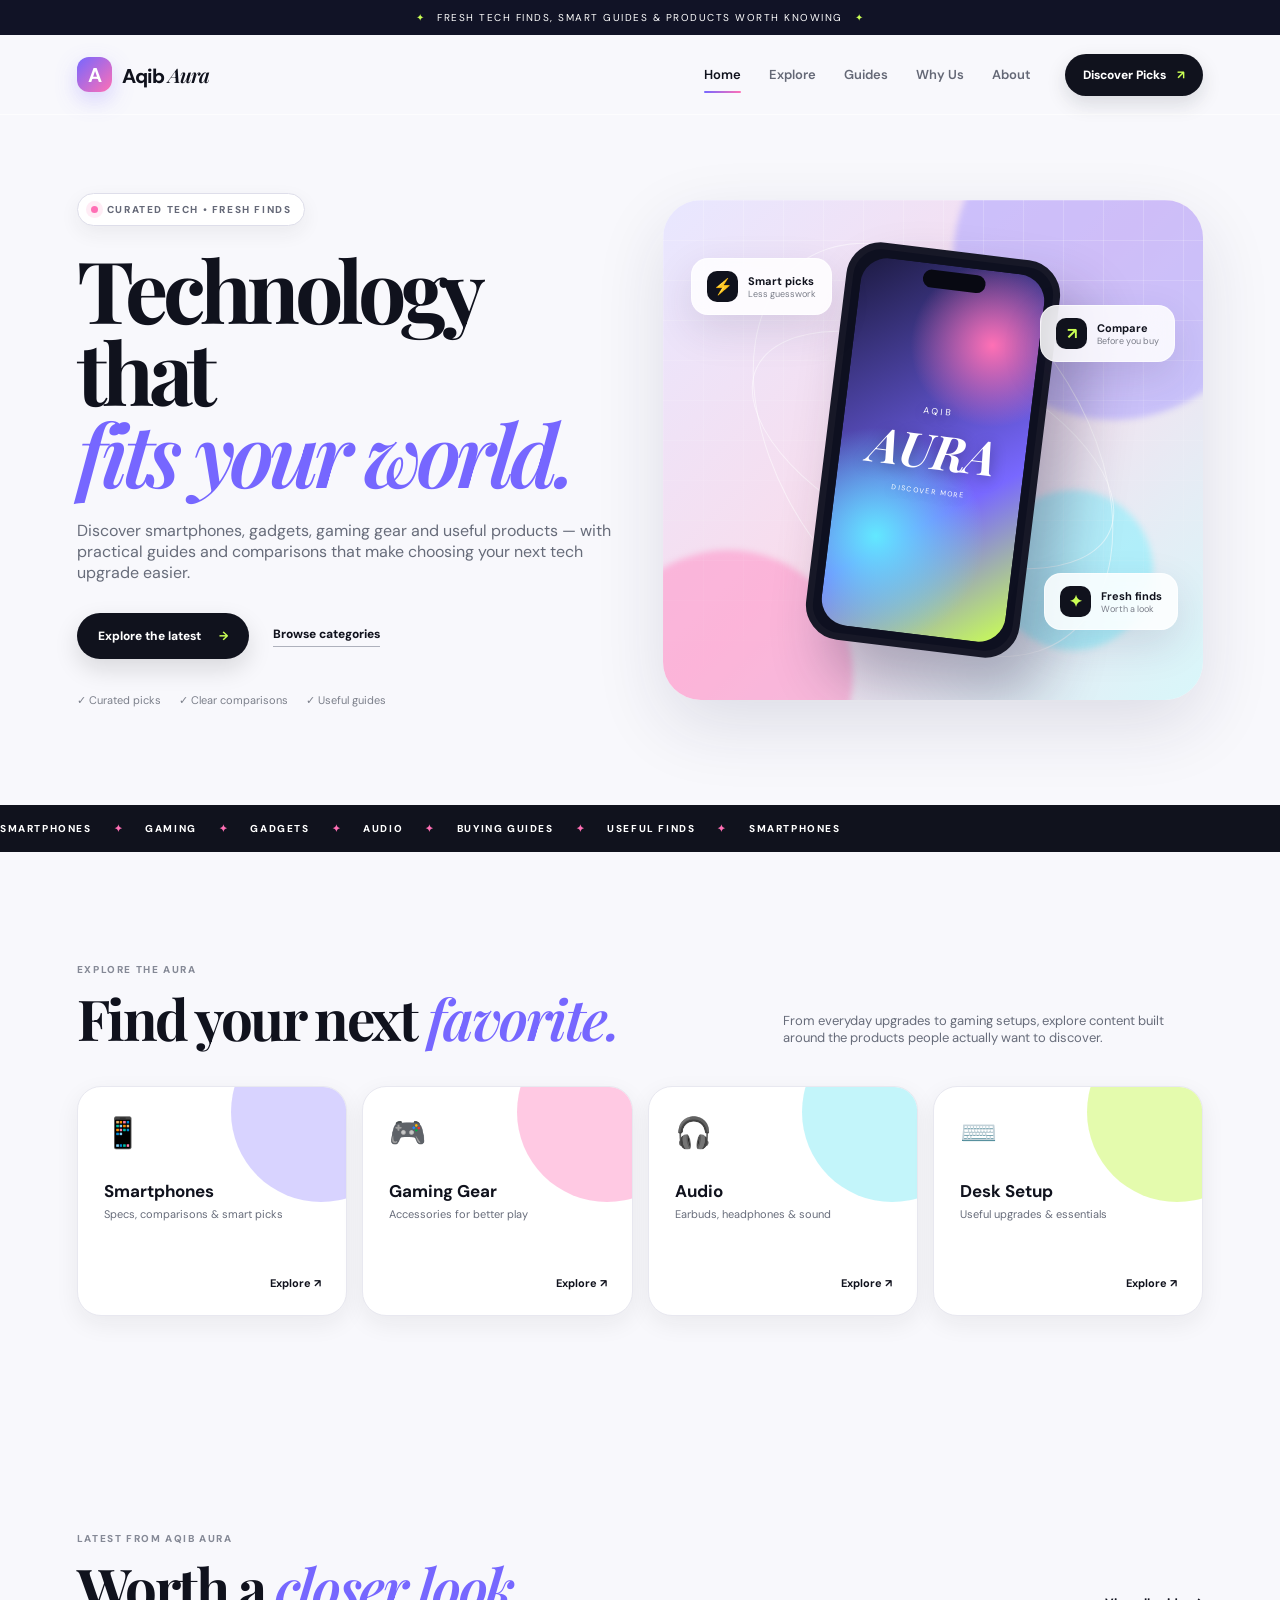
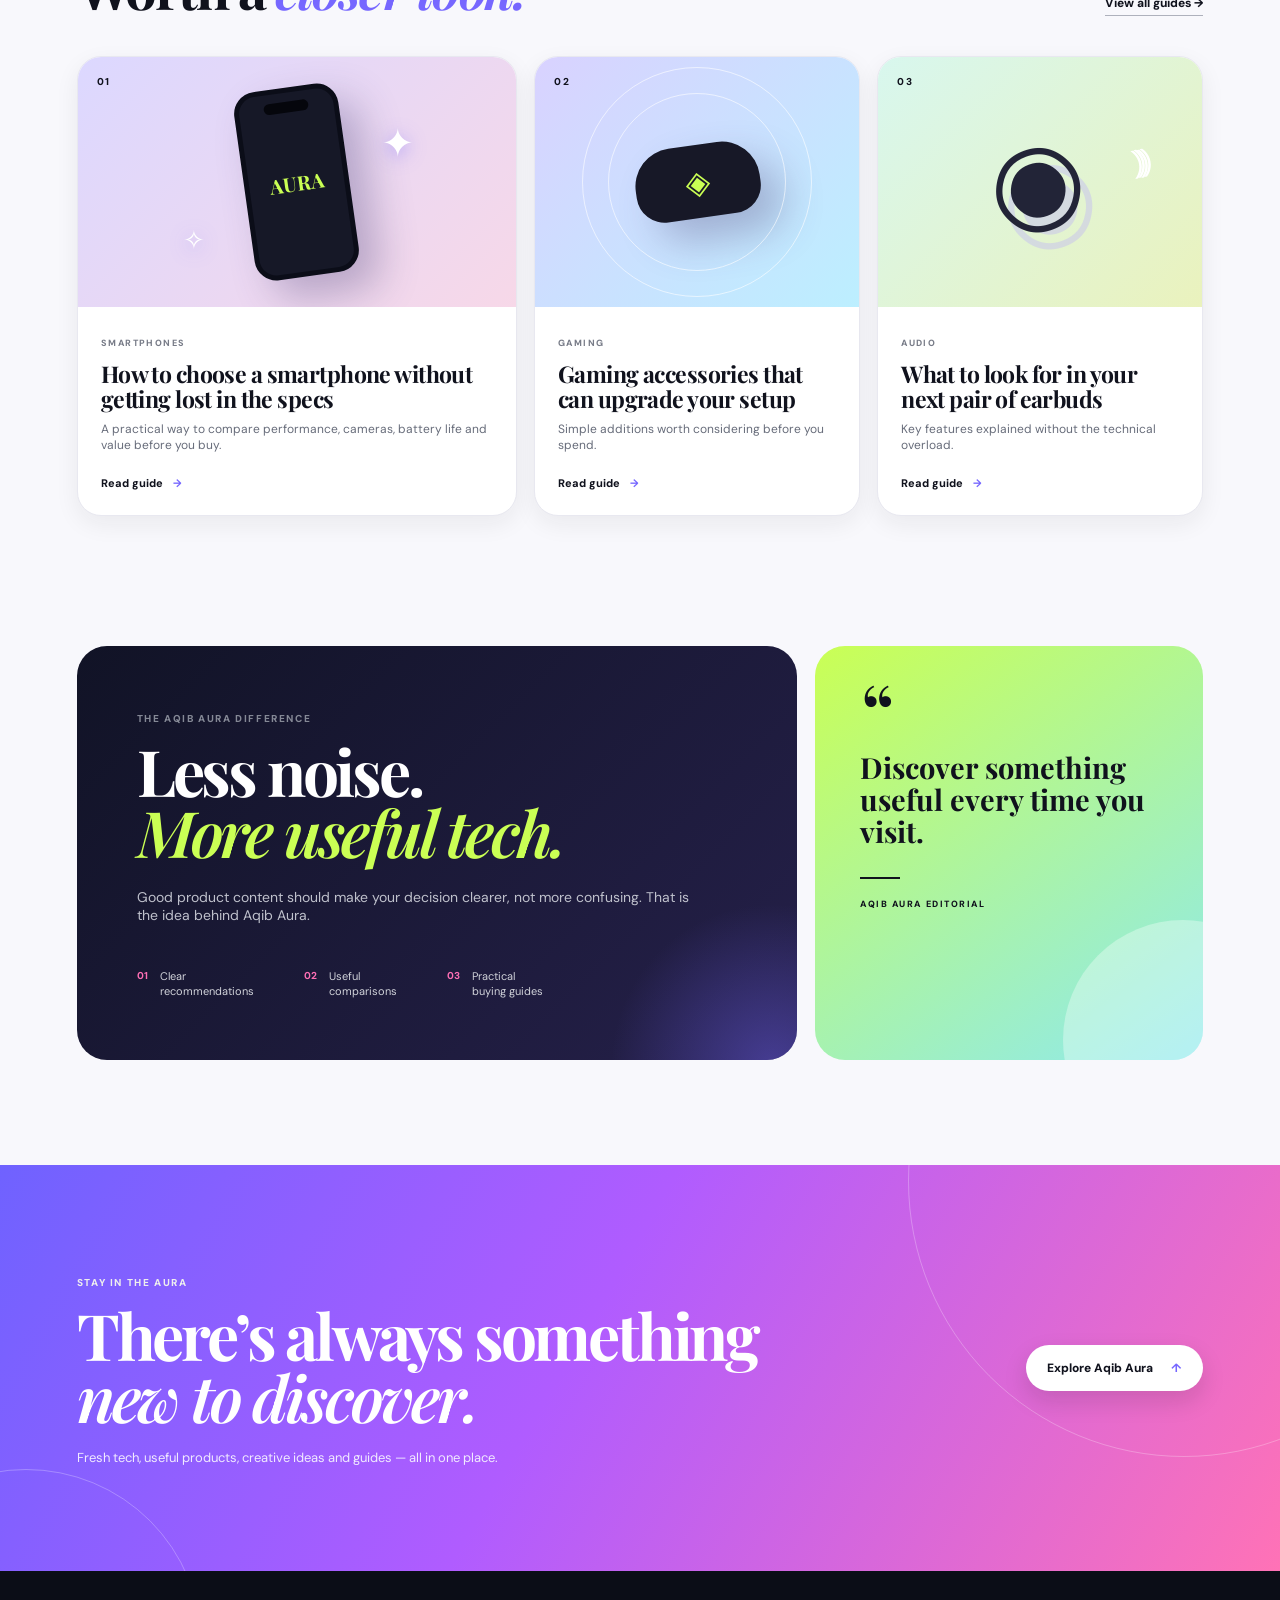
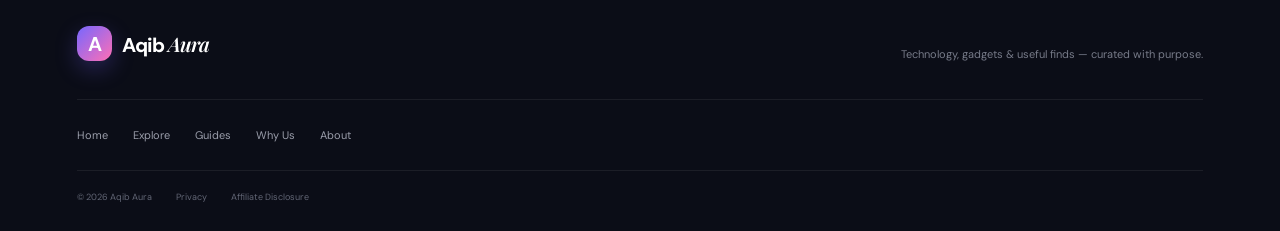
==== index.html @ 3255dcdc "Add files via upload" ====
<!DOCTYPE html>
<html lang="en">
<head>
<meta charset="UTF-8">
<meta name="viewport" content="width=device-width,initial-scale=1.0">
<meta name="description" content="Aqib Aura — discover standout tech, gadgets, smartphones, gaming gear and useful products.">
<meta name="theme-color" content="#11152a">
<title>Aqib Aura — Tech Worth Discovering</title>
<link rel="preconnect" href="https://fonts.googleapis.com">
<link rel="preconnect" href="https://fonts.gstatic.com" crossorigin>
<link href="https://fonts.googleapis.com/css2?family=DM+Sans:wght@400;500;600;700;800&family=Playfair+Display:ital,wght@0,600;0,700;1,600;1,700&display=swap" rel="stylesheet">
<link rel="stylesheet" href="styles.css">
</head>
<body>
<div class="progress"></div>
<div class="announcement"><span>✦</span> Fresh tech finds, smart guides &amp; products worth knowing <span>✦</span></div>

<header class="header">
  <a class="brand" href="#home"><b class="brand-icon">A</b><span>Aqib <i>Aura</i></span></a>
  <button class="menu-btn" aria-label="Toggle menu"><span></span><span></span><span></span></button>
  <nav class="nav">
    <a class="active" href="#home">Home</a><a href="#categories">Explore</a><a href="#guides">Guides</a><a href="#why">Why Us</a><a href="#about">About</a>
  </nav>
  <a class="nav-button" href="#guides">Discover Picks <b>↗</b></a>
</header>

<main>
<section class="hero" id="home">
  <div class="hero-copy reveal">
    <div class="pill"><span></span> CURATED TECH • FRESH FINDS</div>
    <h1>Technology that<br><em>fits your world.</em></h1>
    <p>Discover smartphones, gadgets, gaming gear and useful products — with practical guides and comparisons that make choosing your next tech upgrade easier.</p>
    <div class="actions"><a class="btn primary" href="#guides">Explore the latest <b>→</b></a><a class="under" href="#categories">Browse categories</a></div>
    <div class="mini-points"><span>✓ Curated picks</span><span>✓ Clear comparisons</span><span>✓ Useful guides</span></div>
  </div>
  <div class="hero-art reveal delay">
    <div class="blob blob-a"></div><div class="blob blob-b"></div><div class="blob blob-c"></div>
    <div class="grid-glow"></div>
    <div class="orbit orbit1"></div><div class="orbit orbit2"></div>
    <div class="phone">
      <div class="phone-camera"></div>
      <div class="phone-display"><small>AQIB</small><strong>AURA</strong><span>DISCOVER MORE</span></div>
    </div>
    <div class="float-card fc1"><b>⚡</b><span><strong>Smart picks</strong><small>Less guesswork</small></span></div>
    <div class="float-card fc2"><b>✦</b><span><strong>Fresh finds</strong><small>Worth a look</small></span></div>
    <div class="float-card fc3"><b>↗</b><span><strong>Compare</strong><small>Before you buy</small></span></div>
  </div>
</section>

<section class="marquee"><div><span>SMARTPHONES</span><i>✦</i><span>GAMING</span><i>✦</i><span>GADGETS</span><i>✦</i><span>AUDIO</span><i>✦</i><span>BUYING GUIDES</span><i>✦</i><span>USEFUL FINDS</span><i>✦</i><span>SMARTPHONES</span></div></section>

<section class="section" id="categories">
  <div class="heading reveal"><div><label>EXPLORE THE AURA</label><h2>Find your next <em>favorite.</em></h2></div><p>From everyday upgrades to gaming setups, explore content built around the products people actually want to discover.</p></div>
  <div class="cat-grid">
    <a class="cat c1 reveal" href="#guides"><span class="cat-icon">📱</span><h3>Smartphones</h3><p>Specs, comparisons &amp; smart picks</p><b>Explore ↗</b></a>
    <a class="cat c2 reveal" href="#guides"><span class="cat-icon">🎮</span><h3>Gaming Gear</h3><p>Accessories for better play</p><b>Explore ↗</b></a>
    <a class="cat c3 reveal" href="#guides"><span class="cat-icon">🎧</span><h3>Audio</h3><p>Earbuds, headphones &amp; sound</p><b>Explore ↗</b></a>
    <a class="cat c4 reveal" href="#guides"><span class="cat-icon">⌨️</span><h3>Desk Setup</h3><p>Useful upgrades &amp; essentials</p><b>Explore ↗</b></a>
  </div>
</section>

<section class="section guides" id="guides">
  <div class="heading reveal"><div><label>LATEST FROM AQIB AURA</label><h2>Worth a <em>closer look.</em></h2></div><a class="under" href="#guides">View all guides →</a></div>
  <div class="articles">
    <article class="article featured reveal">
      <div class="article-art phone-art"><span class="number">01</span><div class="mini-phone"><i></i><b>AURA</b></div><div class="spark s1">✦</div><div class="spark s2">✧</div></div>
      <div class="article-copy"><label>SMARTPHONES</label><h3>How to choose a smartphone without getting lost in the specs</h3><p>A practical way to compare performance, cameras, battery life and value before you buy.</p><a href="#">Read guide <b>→</b></a></div>
    </article>
    <article class="article reveal">
      <div class="article-art game-art"><span class="number">02</span><div class="controller">◈</div><div class="rings"></div></div>
      <div class="article-copy"><label>GAMING</label><h3>Gaming accessories that can upgrade your setup</h3><p>Simple additions worth considering before you spend.</p><a href="#">Read guide <b>→</b></a></div>
    </article>
    <article class="article reveal">
      <div class="article-art audio-art"><span class="number">03</span><div class="earbud">◉</div><div class="sound">))))</div></div>
      <div class="article-copy"><label>AUDIO</label><h3>What to look for in your next pair of earbuds</h3><p>Key features explained without the technical overload.</p><a href="#">Read guide <b>→</b></a></div>
    </article>
  </div>
</section>

<section class="why section" id="why">
  <div class="why-main reveal"><label>THE AQIB AURA DIFFERENCE</label><h2>Less noise.<br><em>More useful tech.</em></h2><p>Good product content should make your decision clearer, not more confusing. That is the idea behind Aqib Aura.</p>
    <div class="features"><div><strong>01</strong><span>Clear<br>recommendations</span></div><div><strong>02</strong><span>Useful<br>comparisons</span></div><div><strong>03</strong><span>Practical<br>buying guides</span></div></div>
  </div>
  <div class="why-side reveal"><div class="quote-mark">“</div><h3>Discover something useful every time you visit.</h3><div class="line"></div><small>AQIB AURA EDITORIAL</small><div class="side-orb"></div></div>
</section>

<section class="cta" id="about"><div class="cta-inner reveal"><div><label>STAY IN THE AURA</label><h2>There’s always something<br><em>new to discover.</em></h2><p>Fresh tech, useful products, creative ideas and guides — all in one place.</p></div><a class="btn light" href="#home">Explore Aqib Aura <b>↑</b></a></div></section>
</main>

<footer class="footer"><div class="footer-top"><a class="brand" href="#home"><b class="brand-icon">A</b><span>Aqib <i>Aura</i></span></a><p>Technology, gadgets &amp; useful finds — curated with purpose.</p></div><div class="footer-links"><a href="#home">Home</a><a href="#categories">Explore</a><a href="#guides">Guides</a><a href="#why">Why Us</a><a href="#about">About</a></div><div class="footer-bottom"><span>© <span id="year"></span> Aqib Aura</span><span>Privacy</span><span>Affiliate Disclosure</span></div></footer>
<script src="script.js"></script>
</body>
</html>
---- styles.css ----
:root{--ink:#10121d;--muted:#676c7a;--paper:#f8f8fc;--white:#fff;--dark:#101326;--purple:#7667ff;--pink:#ff6fb5;--cyan:#61e8ff;--lime:#caff54;--line:#e8e8f0;--shadow:0 25px 70px rgba(34,30,70,.12)}
*{box-sizing:border-box;margin:0;padding:0}html{scroll-behavior:smooth}body{font-family:"DM Sans",sans-serif;background:var(--paper);color:var(--ink);overflow-x:hidden}a{text-decoration:none;color:inherit}.announcement{height:35px;background:#111326;color:#fff;display:flex;justify-content:center;align-items:center;gap:12px;font-size:10px;letter-spacing:.15em;text-transform:uppercase}.announcement span{color:var(--lime)}
.header{height:80px;display:flex;align-items:center;padding:0 6vw;gap:34px;background:rgba(248,248,252,.82);backdrop-filter:blur(18px);position:sticky;top:0;z-index:50;border-bottom:1px solid #ffffff99}.brand{display:flex;align-items:center;gap:10px;font-size:20px;font-weight:800;letter-spacing:-.05em;margin-right:auto}.brand i{font-family:"Playfair Display";font-style:italic;font-weight:600}.brand-icon{display:grid;place-items:center;width:35px;height:35px;border-radius:12px;color:#fff;background:linear-gradient(135deg,var(--purple),var(--pink));box-shadow:0 8px 22px #7667ff44}.nav{display:flex;gap:28px;font-size:13px;font-weight:600;color:#646876}.nav a{padding:31px 0;position:relative}.nav a:hover,.nav a.active{color:var(--ink)}.nav a.active:after{content:"";position:absolute;bottom:21px;left:0;right:0;height:2px;background:linear-gradient(90deg,var(--purple),var(--pink));border-radius:5px}.nav-button{font-size:12px;font-weight:800;color:#fff;background:var(--ink);padding:13px 18px;border-radius:999px;box-shadow:0 8px 20px #10132622}.nav-button b{color:var(--lime);margin-left:8px}.menu-btn{display:none;border:0;background:none}.menu-btn span{display:block;width:23px;height:2px;background:var(--ink);margin:5px}.progress{height:3px;background:linear-gradient(90deg,var(--purple),var(--pink),var(--cyan));position:fixed;top:0;left:0;width:0;z-index:100}
.hero{max-width:1400px;margin:auto;min-height:690px;padding:75px 6vw 95px;display:grid;grid-template-columns:1fr 1fr;align-items:center;gap:45px}.pill,label{font-size:10px;letter-spacing:.16em;font-weight:800}.pill{display:inline-flex;gap:9px;align-items:center;border:1px solid #dedeea;background:#fff;padding:9px 13px;border-radius:999px;color:#656978;box-shadow:0 7px 20px #3331;margin-bottom:22px}.pill span{width:7px;height:7px;border-radius:50%;background:var(--pink);box-shadow:0 0 0 5px #ff6fb522}.hero h1{font-family:"Playfair Display";font-size:clamp(54px,6.7vw,92px);line-height:.96;letter-spacing:-.06em}.hero h1 em,.heading h2 em,.why-main h2 em,.cta h2 em{font-weight:600;color:var(--purple);font-style:italic}.hero-copy>p{max-width:620px;color:var(--muted);font-size:16px;margin:26px 0 30px}.actions{display:flex;align-items:center;gap:24px}.btn{display:inline-flex;gap:18px;align-items:center;padding:15px 21px;border-radius:999px;font-size:12px;font-weight:800;transition:.25s;box-shadow:0 10px 25px #1112}.btn:hover{transform:translateY(-3px);box-shadow:0 16px 30px #1113}.primary{background:var(--ink);color:#fff}.primary b{color:var(--lime)}.under{font-size:12px;font-weight:800;border-bottom:1px solid #aeb1bc;padding-bottom:4px}.mini-points{display:flex;gap:18px;flex-wrap:wrap;color:#7b7f8a;font-size:11px;margin-top:34px}.hero-art{height:500px;position:relative;border-radius:38px;overflow:hidden;background:linear-gradient(135deg,#e8e7ff 0%,#f8dded 48%,#d8f7fa 100%);box-shadow:var(--shadow)}.grid-glow{position:absolute;inset:0;background-image:linear-gradient(#ffffff33 1px,transparent 1px),linear-gradient(90deg,#ffffff33 1px,transparent 1px);background-size:40px 40px;mask-image:linear-gradient(to bottom,black,transparent)}.blob{position:absolute;border-radius:50%;filter:blur(3px)}.blob-a{width:320px;height:320px;background:#b2a8ff99;top:-100px;right:-70px}.blob-b{width:250px;height:250px;background:#ff91c788;bottom:-100px;left:-60px}.blob-c{width:160px;height:160px;background:#74f1ff77;bottom:50px;right:50px}.phone{position:absolute;width:215px;height:400px;left:50%;top:50%;transform:translate(-50%,-50%) rotate(7deg);border:7px solid #171827;border-radius:35px;background:#0e1020;padding:8px;box-shadow:28px 35px 60px #25204455;z-index:4;animation:float 5s ease-in-out infinite}.phone-camera{position:absolute;top:14px;left:50%;transform:translateX(-50%);width:63px;height:18px;background:#080912;border-radius:20px;z-index:2}.phone-display{height:100%;border-radius:27px;background:radial-gradient(circle at 75% 20%,#ff70b5,transparent 25%),radial-gradient(circle at 25% 75%,#62e8ff,transparent 35%),linear-gradient(145deg,#1d1b43,#7868ff 65%,#caff54);display:flex;flex-direction:column;align-items:center;justify-content:center;color:#fff;text-shadow:0 3px 15px #0005}.phone-display small{font-size:9px;letter-spacing:.25em}.phone-display strong{font-family:"Playfair Display";font-size:48px;font-style:italic}.phone-display span{font-size:7px;letter-spacing:.2em;margin-top:6px}.orbit{position:absolute;border:1px solid #fff8;border-radius:50%;left:50%;top:50%;transform:translate(-50%,-50%) rotate(25deg)}.orbit1{width:390px;height:190px}.orbit2{width:300px;height:460px;transform:translate(-50%,-50%) rotate(-35deg)}.float-card{position:absolute;z-index:8;display:flex;align-items:center;gap:10px;padding:12px 15px;border:1px solid #fff9;background:#ffffffd9;backdrop-filter:blur(15px);border-radius:17px;box-shadow:0 15px 40px #31265b20;animation:float 4s ease-in-out infinite}.float-card>b{width:31px;height:31px;display:grid;place-items:center;border-radius:10px;background:var(--ink);color:var(--lime)}.float-card span{display:grid}.float-card strong{font-size:11px}.float-card small{font-size:9px;color:#7a7d88}.fc1{top:58px;left:28px}.fc2{right:25px;bottom:70px;animation-delay:1s}.fc3{right:28px;top:105px;animation-delay:1.7s}
.marquee{overflow:hidden;background:var(--ink);color:#fff;padding:17px 0;font-size:10px;font-weight:800;letter-spacing:.16em;white-space:nowrap}.marquee div{display:flex;width:max-content;gap:22px;align-items:center;animation:marquee 22s linear infinite}.marquee i{color:var(--pink);font-style:normal}
.section{max-width:1400px;margin:auto;padding:105px 6vw}.heading{display:flex;justify-content:space-between;align-items:end;gap:40px;margin-bottom:40px}.heading label,.why-main label,.cta label{color:#858996}.heading h2{font-family:"Playfair Display";font-size:clamp(39px,4.4vw,60px);line-height:1;letter-spacing:-.045em;margin-top:12px}.heading>p{max-width:420px;color:var(--muted);font-size:13px}.cat-grid{display:grid;grid-template-columns:repeat(4,1fr);gap:15px}.cat{min-height:230px;padding:26px;border-radius:24px;border:1px solid var(--line);background:#fff;position:relative;overflow:hidden;transition:.3s;box-shadow:0 8px 25px #2221}.cat:before{content:"";position:absolute;width:180px;height:180px;border-radius:50%;right:-65px;top:-65px;opacity:.7;transition:.4s}.c1:before{background:#c8c0ff}.c2:before{background:#ffb3d7}.c3:before{background:#aaf1f8}.c4:before{background:#d9f98b}.cat:hover{transform:translateY(-9px);box-shadow:var(--shadow)}.cat:hover:before{transform:scale(1.35)}.cat-icon{font-size:30px;display:block;position:relative;z-index:2;margin-bottom:28px}.cat h3,.cat p,.cat>b{position:relative;z-index:2}.cat h3{font-size:17px}.cat p{font-size:11px;color:var(--muted);margin-top:5px}.cat>b{position:absolute;bottom:25px;right:25px;font-size:11px}
.articles{display:grid;grid-template-columns:1.35fr 1fr 1fr;gap:17px}.article{border-radius:24px;background:#fff;border:1px solid var(--line);overflow:hidden;transition:.3s;box-shadow:0 8px 25px #2221}.article:hover{transform:translateY(-8px);box-shadow:var(--shadow)}.article-art{height:250px;position:relative;display:grid;place-items:center;overflow:hidden}.phone-art{background:linear-gradient(135deg,#dcd8ff,#f7d8e8)}.game-art{background:linear-gradient(135deg,#d9d2ff,#bcefff)}.audio-art{background:linear-gradient(135deg,#d8f7ee,#eaf2bd)}.number{position:absolute;top:18px;left:19px;font-size:10px;font-weight:800;letter-spacing:.15em}.mini-phone{width:105px;height:190px;border-radius:22px;background:#161827;border:5px solid #0b0d18;color:#caff54;display:grid;place-items:center;font-family:"Playfair Display";font-size:20px;box-shadow:18px 20px 40px #463d7255;transform:rotate(-8deg)}.mini-phone i{position:absolute;width:45px;height:11px;border-radius:20px;background:#05060c;top:9px}.spark{position:absolute;color:#fff;font-size:40px;text-shadow:0 4px 18px #7567ff88}.s1{right:23%;top:24%}.s2{left:24%;bottom:20%;font-size:26px}.controller{width:125px;height:73px;border-radius:38px 38px 28px 28px;background:#171827;color:#caff54;display:grid;place-items:center;font-size:32px;box-shadow:20px 22px 40px #51487855;transform:rotate(-8deg)}.rings{position:absolute;width:230px;height:230px;border:1px solid #fff9;border-radius:50%}.rings:after{content:"";position:absolute;inset:25px;border:1px solid #fff9;border-radius:50%}.earbud{font-size:110px;color:#222437;transform:rotate(10deg);text-shadow:15px 15px 0 #b6a7ff55}.sound{position:absolute;font-size:30px;color:#fff;right:18%;top:35%;letter-spacing:-8px;transform:rotate(-10deg)}.article-copy{padding:23px}.article-copy label{font-size:9px;color:#777b87}.article-copy h3{font-family:"Playfair Display";font-size:23px;line-height:1.1;letter-spacing:-.025em;margin:10px 0}.article-copy p{font-size:12px;color:var(--muted);margin-bottom:18px}.article-copy a{font-size:11px;font-weight:800}.article-copy a b{color:var(--purple);margin-left:7px}
.why{display:grid;grid-template-columns:1.3fr .7fr;gap:18px;padding-top:25px}.why-main{border-radius:30px;background:linear-gradient(135deg,#111326,#25204a);color:#fff;padding:60px;position:relative;overflow:hidden}.why-main:after{content:"";position:absolute;width:350px;height:350px;border-radius:50%;right:-150px;bottom:-180px;background:radial-gradient(circle,#7667ff66,transparent 65%)}.why-main h2{font-family:"Playfair Display";font-size:clamp(45px,5vw,68px);line-height:.95;letter-spacing:-.05em;margin-top:14px;position:relative;z-index:2}.why-main h2 em{color:var(--lime)}.why-main>p{color:#bfc1cc;max-width:570px;font-size:14px;margin:25px 0 45px}.features{display:flex;gap:50px;position:relative;z-index:2}.features div{display:flex;gap:12px}.features strong{color:var(--pink);font-size:10px}.features span{font-size:11px;color:#d1d3da;line-height:1.4}.why-side{border-radius:30px;background:linear-gradient(145deg,#caff54,#8ee9ef);padding:45px;position:relative;overflow:hidden}.quote-mark{font-family:"Playfair Display";font-size:85px;line-height:.5}.why-side h3{font-family:"Playfair Display";font-size:29px;line-height:1.1;margin:18px 0 30px;max-width:330px}.line{width:40px;height:2px;background:var(--ink);margin-bottom:12px}.why-side small{font-size:9px;letter-spacing:.17em;font-weight:800}.side-orb{position:absolute;width:240px;height:240px;border-radius:50%;right:-100px;bottom:-100px;background:#fff5}
.cta{padding:105px 6vw;background:linear-gradient(120deg,#6f62ff,#b05cff 45%,#ff72b6);color:#fff;position:relative;overflow:hidden}.cta:before,.cta:after{content:"";position:absolute;border:1px solid #fff4;border-radius:50%}.cta:before{width:550px;height:550px;right:-180px;top:-260px}.cta:after{width:350px;height:350px;left:-150px;bottom:-250px}.cta-inner{max-width:1280px;margin:auto;display:flex;align-items:center;justify-content:space-between;gap:40px;position:relative;z-index:2}.cta label{color:#eee}.cta h2{font-family:"Playfair Display";font-size:clamp(42px,5vw,68px);line-height:.98;letter-spacing:-.05em;margin-top:13px}.cta h2 em{color:#fff;font-weight:600}.cta p{font-size:13px;color:#f1eaff;margin-top:20px}.light{background:#fff;color:var(--ink);white-space:nowrap}.light b{color:var(--purple)}
.footer{background:#0b0d17;color:#fff;padding:55px 6vw 28px}.footer-top{display:flex;justify-content:space-between;align-items:end;padding-bottom:38px;border-bottom:1px solid #ffffff12}.footer-top p{font-size:11px;color:#777b89}.footer-links{display:flex;gap:25px;padding:28px 0;font-size:11px;color:#9a9daa}.footer-links a:hover{color:var(--lime)}.footer-bottom{border-top:1px solid #ffffff12;padding-top:20px;display:flex;gap:24px;font-size:9px;color:#626675}
.reveal{opacity:0;transform:translateY(24px);transition:opacity .7s ease,transform .7s ease}.reveal.show{opacity:1;transform:none}.delay{transition-delay:.15s}@keyframes float{0%,100%{transform:translateY(0) rotate(7deg)}50%{transform:translateY(-12px) rotate(7deg)}}@keyframes marquee{to{transform:translateX(-50%)}}@media(prefers-reduced-motion:reduce){*{scroll-behavior:auto!important;animation:none!important;transition:none!important}.reveal{opacity:1;transform:none}}
@media(max-width:900px){.nav{display:none}.menu-btn{display:block;margin-left:auto}.nav-button{display:none}.header{height:70px}.nav.open{display:flex;position:absolute;left:0;right:0;top:70px;background:#fff;flex-direction:column;padding:15px 6vw 25px;box-shadow:0 20px 30px #1112}.nav.open a{padding:12px 0}.nav.open a.active:after{display:none}.hero{grid-template-columns:1fr;padding-top:55px}.hero-art{height:440px}.cat-grid{grid-template-columns:1fr 1fr}.articles{grid-template-columns:1fr 1fr}.featured{grid-column:1/-1}.why{grid-template-columns:1fr}.cta-inner{align-items:flex-start;flex-direction:column}}
@media(max-width:600px){.announcement{font-size:8px}.header{padding:0 5vw}.hero{padding:48px 5vw 65px}.hero h1{font-size:50px}.hero-copy>p{font-size:14px}.actions{flex-wrap:wrap}.hero-art{height:370px;border-radius:27px}.phone{transform:translate(-50%,-50%) rotate(7deg) scale(.78)}.float-card{transform:scale(.88)}.fc1{left:12px}.fc2{right:10px}.fc3{display:none}.section{padding:75px 5vw}.heading{display:block}.heading>p{margin-top:17px}.cat-grid,.articles{grid-template-columns:1fr}.featured{grid-column:auto}.article-art{height:230px}.why-main{padding:40px 27px}.features{gap:22px;flex-wrap:wrap}.why-side{padding:40px 30px}.cta{padding:75px 5vw}.footer-top{display:block}.footer-top p{margin-top:18px}.footer-links{flex-wrap:wrap}.footer-bottom{flex-wrap:wrap}}
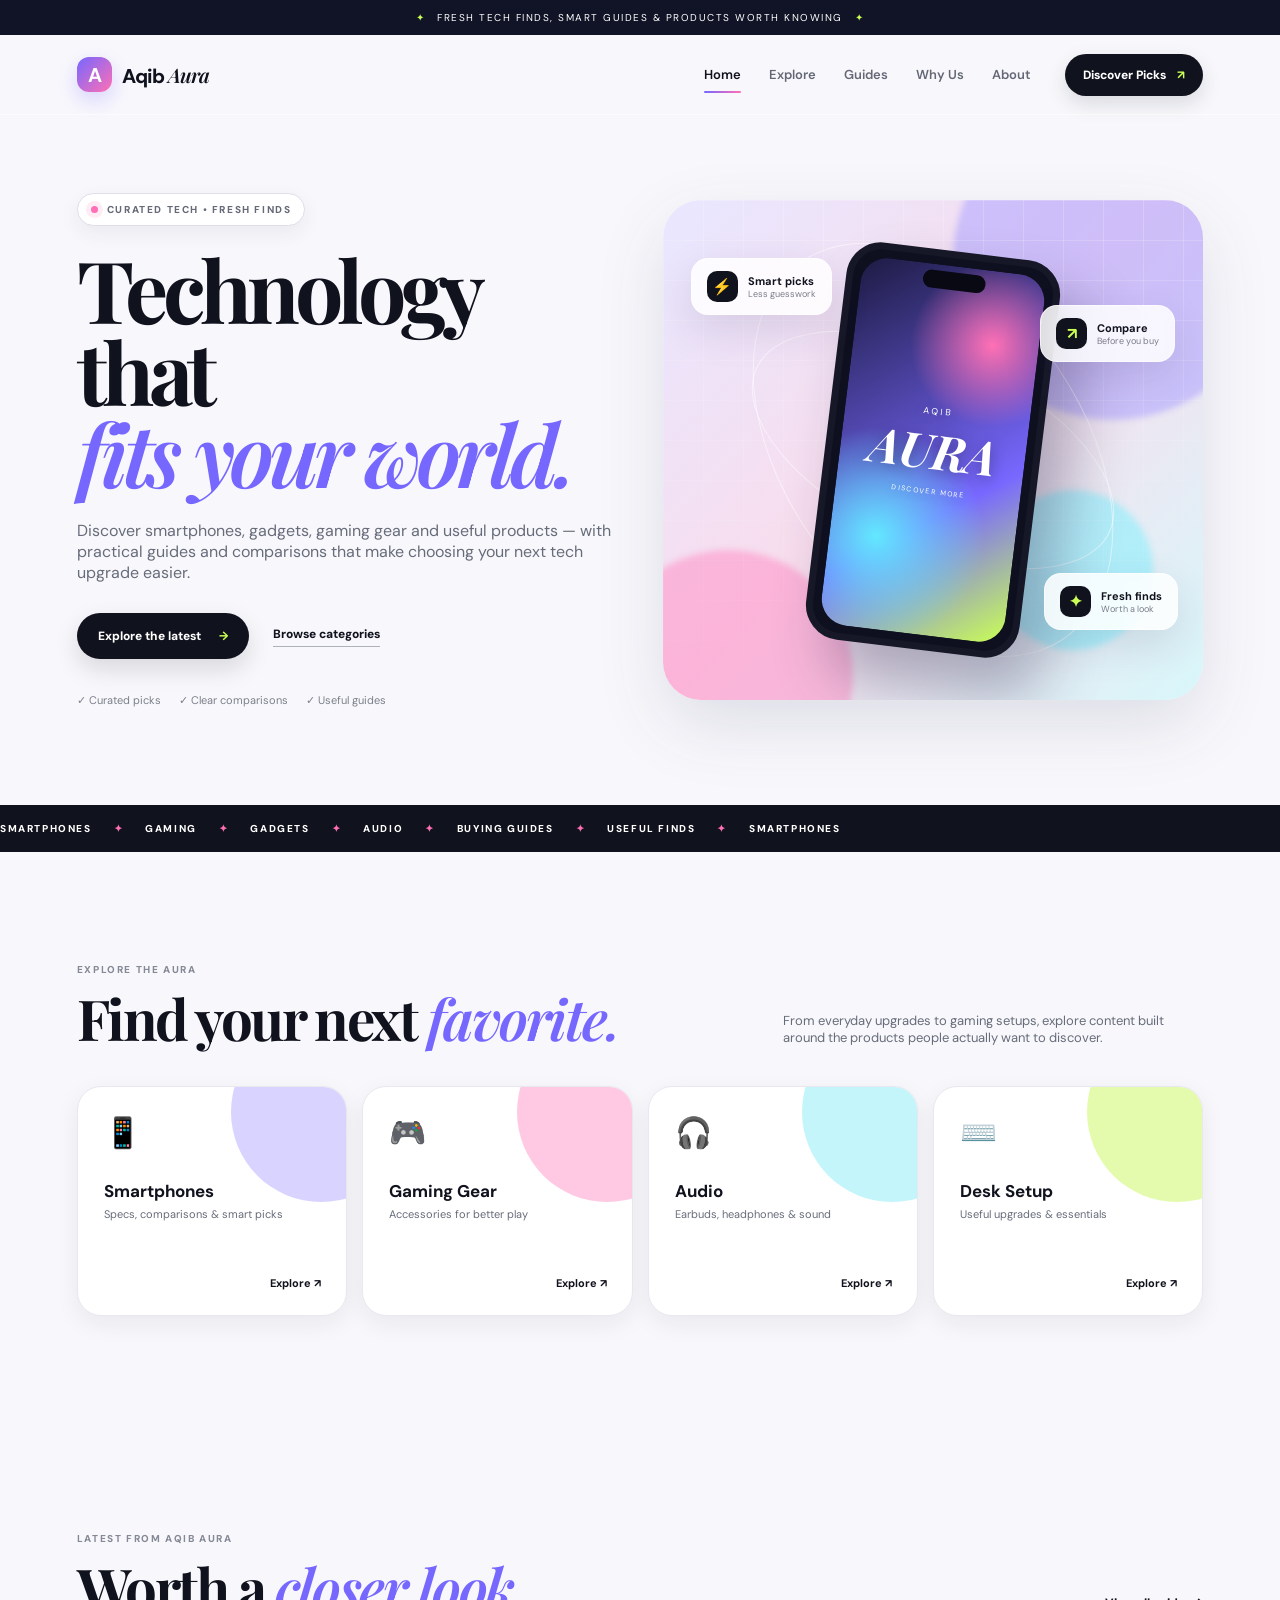
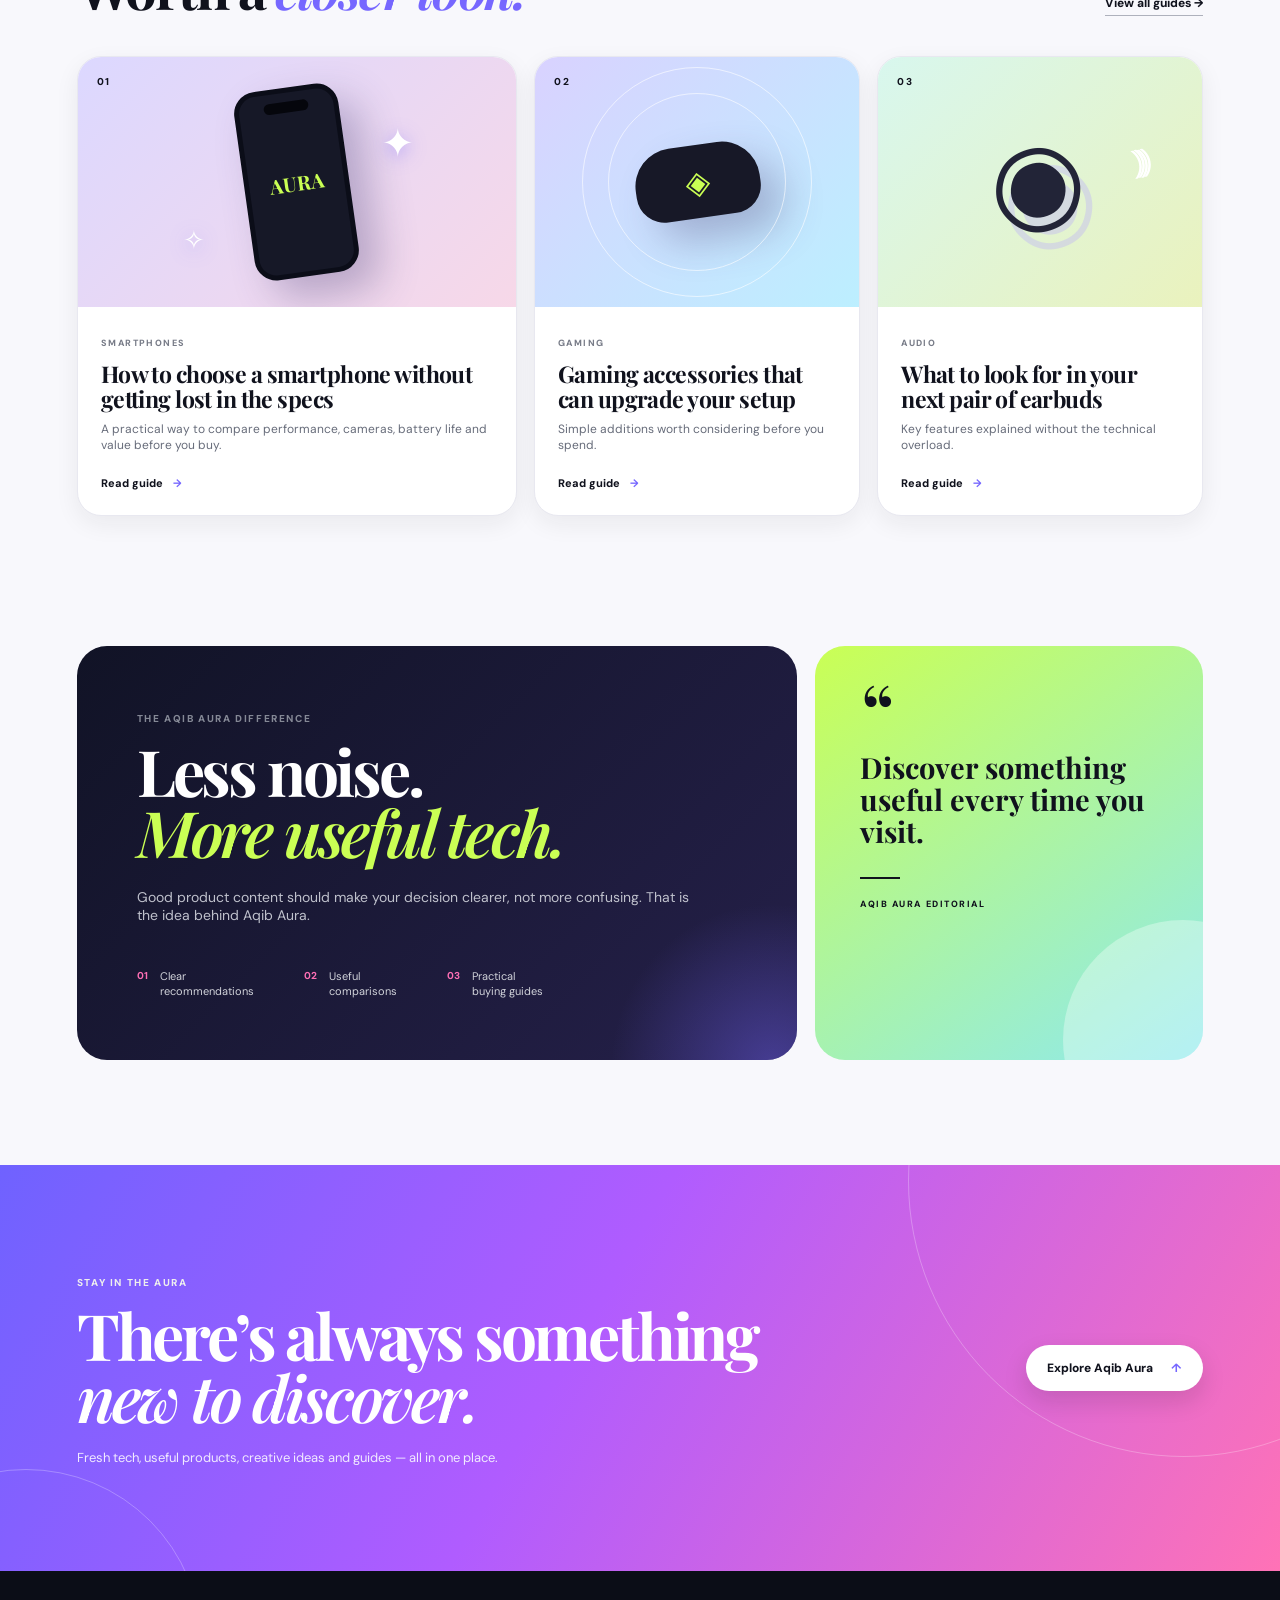
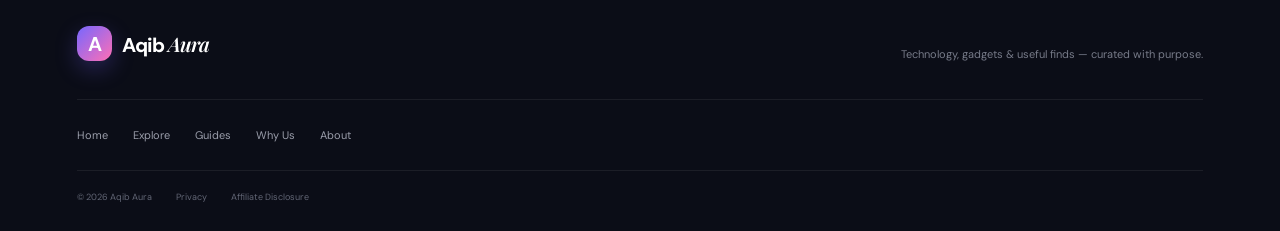
==== commit ed91e8dd: "connect  smartphone links" ====
--- a/index.html
+++ b/index.html
@@ -3,9 +3,10 @@
 <head>
 <meta charset="UTF-8">
 <meta name="viewport" content="width=device-width,initial-scale=1.0">
-<meta name="description" content="Aqib Aura — discover standout tech, gadgets, smartphones, gaming gear and useful products.">
+<meta name="description" content="Aqib Aura brings practical tech guides, gadget reviews, gaming gear, smartphone comparisons and useful product recommendations to help you buy smarter.">
 <meta name="theme-color" content="#11152a">
-<title>Aqib Aura — Tech Worth Discovering</title>
+<meta name="robots" content="index,follow">
+<title>Aqib Aura | Tech, Gadgets, Gaming & Buying Guides</title>
 <link rel="preconnect" href="https://fonts.googleapis.com">
 <link rel="preconnect" href="https://fonts.gstatic.com" crossorigin>
 <link href="https://fonts.googleapis.com/css2?family=DM+Sans:wght@400;500;600;700;800&family=Playfair+Display:ital,wght@0,600;0,700;1,600;1,700&display=swap" rel="stylesheet">
@@ -52,7 +53,7 @@
 <section class="section" id="categories">
   <div class="heading reveal"><div><label>EXPLORE THE AURA</label><h2>Find your next <em>favorite.</em></h2></div><p>From everyday upgrades to gaming setups, explore content built around the products people actually want to discover.</p></div>
   <div class="cat-grid">
-    <a class="cat c1 reveal" href="#guides"><span class="cat-icon">📱</span><h3>Smartphones</h3><p>Specs, comparisons &amp; smart picks</p><b>Explore ↗</b></a>
+    <a class="cat c1 reveal" href="smartphones.html"><span class="cat-icon">📱</span><h3>Smartphones</h3><p>Specs, comparisons &amp; smart picks</p><b>Explore ↗</b></a>
     <a class="cat c2 reveal" href="#guides"><span class="cat-icon">🎮</span><h3>Gaming Gear</h3><p>Accessories for better play</p><b>Explore ↗</b></a>
     <a class="cat c3 reveal" href="#guides"><span class="cat-icon">🎧</span><h3>Audio</h3><p>Earbuds, headphones &amp; sound</p><b>Explore ↗</b></a>
     <a class="cat c4 reveal" href="#guides"><span class="cat-icon">⌨️</span><h3>Desk Setup</h3><p>Useful upgrades &amp; essentials</p><b>Explore ↗</b></a>
@@ -64,7 +65,7 @@
   <div class="articles">
     <article class="article featured reveal">
       <div class="article-art phone-art"><span class="number">01</span><div class="mini-phone"><i></i><b>AURA</b></div><div class="spark s1">✦</div><div class="spark s2">✧</div></div>
-      <div class="article-copy"><label>SMARTPHONES</label><h3>How to choose a smartphone without getting lost in the specs</h3><p>A practical way to compare performance, cameras, battery life and value before you buy.</p><a href="#">Read guide <b>→</b></a></div>
+      <div class="article-copy"><label>SMARTPHONES</label><h3>How to choose a smartphone without getting lost in the specs</h3><p>A practical way to compare performance, cameras, battery life and value before you buy.</p><a href="smartphones.html">Read guide <b>→</b></a></div>
     </article>
     <article class="article reveal">
       <div class="article-art game-art"><span class="number">02</span><div class="controller">◈</div><div class="rings"></div></div>
@@ -90,4 +91,4 @@
 <footer class="footer"><div class="footer-top"><a class="brand" href="#home"><b class="brand-icon">A</b><span>Aqib <i>Aura</i></span></a><p>Technology, gadgets &amp; useful finds — curated with purpose.</p></div><div class="footer-links"><a href="#home">Home</a><a href="#categories">Explore</a><a href="#guides">Guides</a><a href="#why">Why Us</a><a href="#about">About</a></div><div class="footer-bottom"><span>© <span id="year"></span> Aqib Aura</span><span>Privacy</span><span>Affiliate Disclosure</span></div></footer>
 <script src="script.js"></script>
 </body>
-</html>+</html>
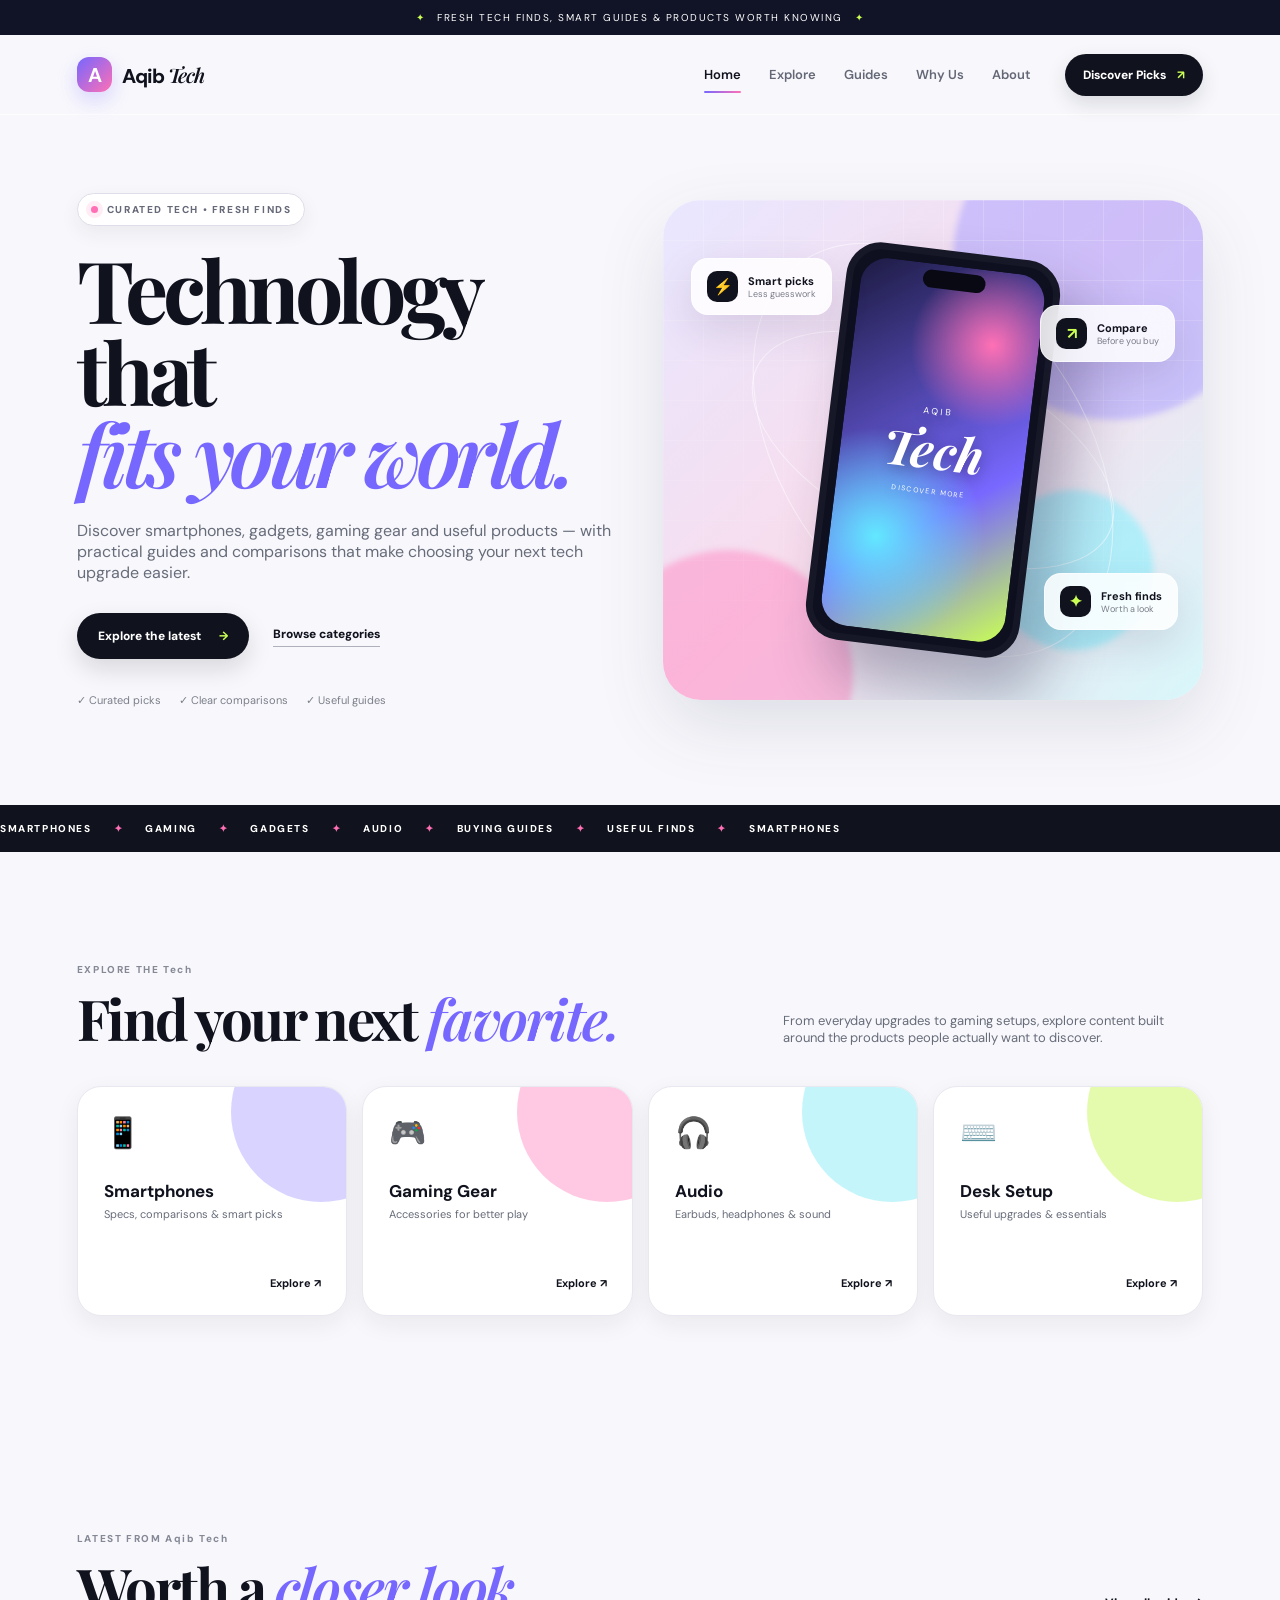
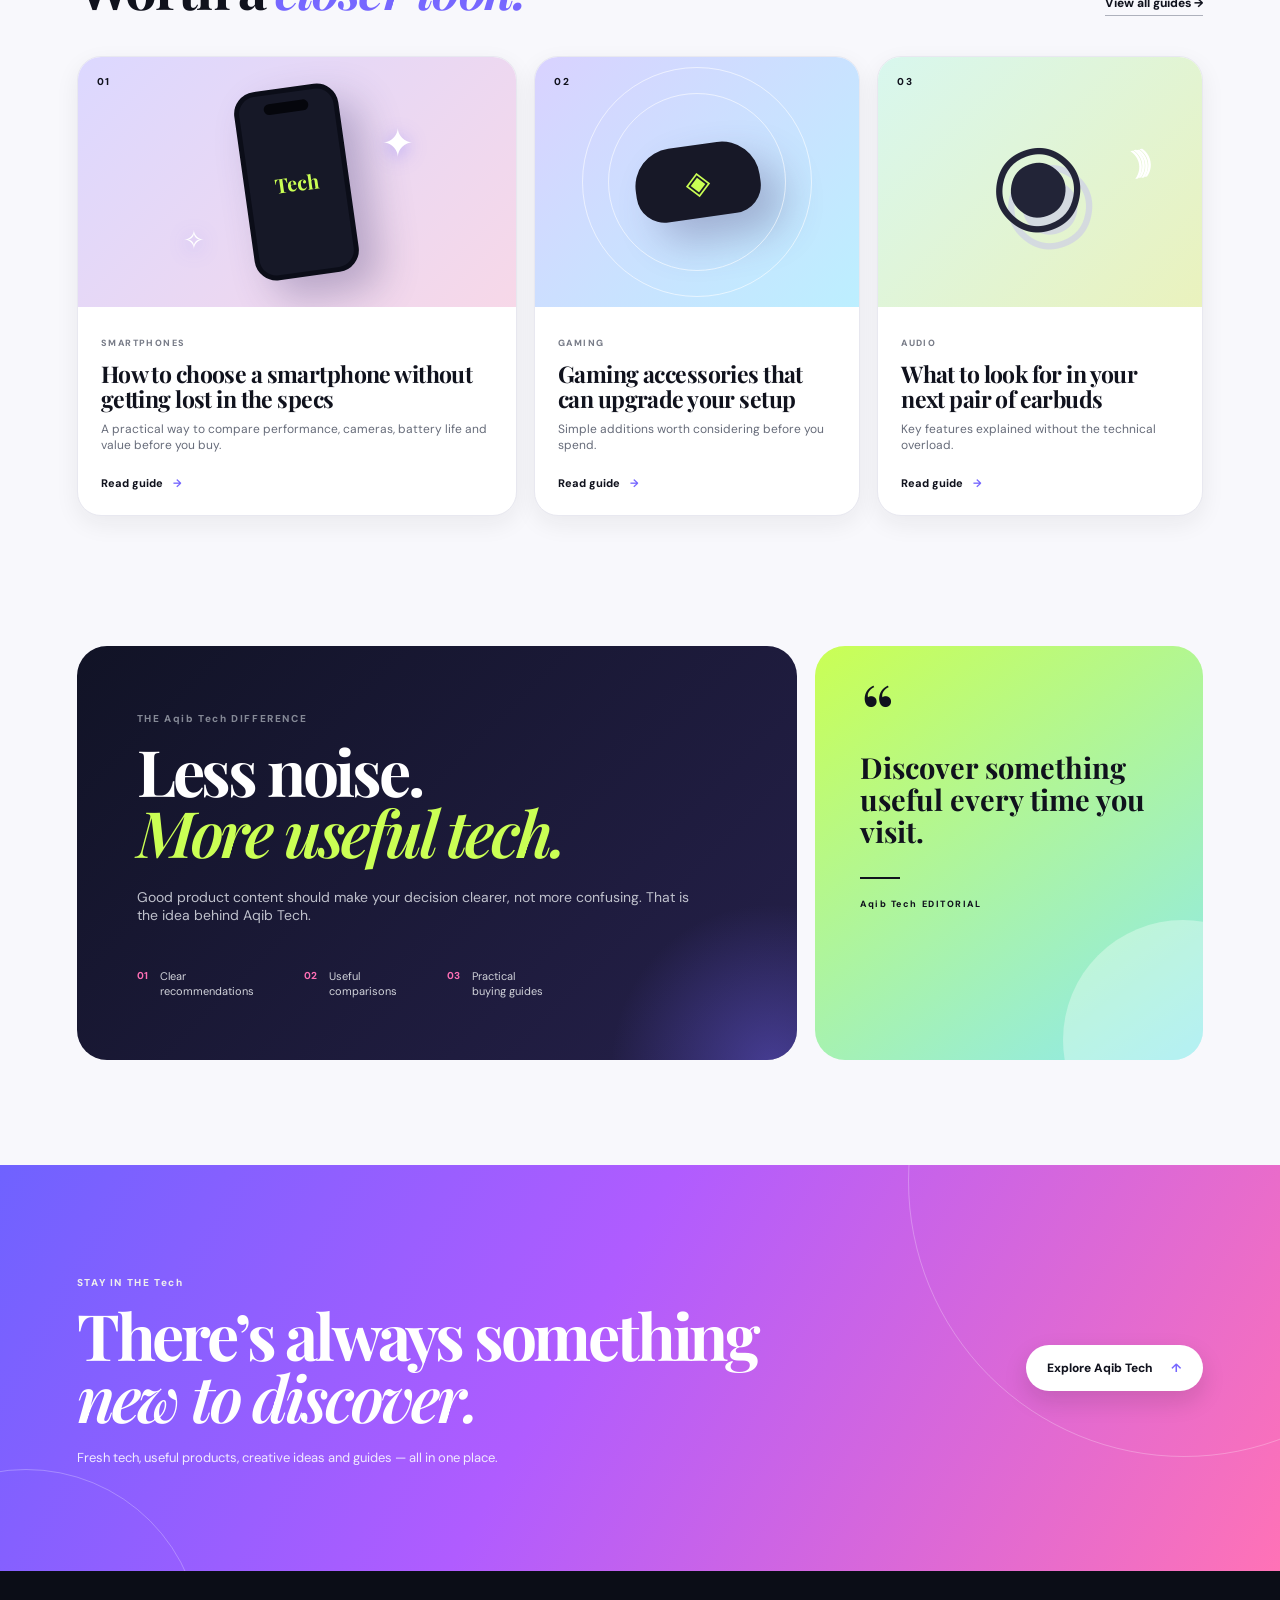
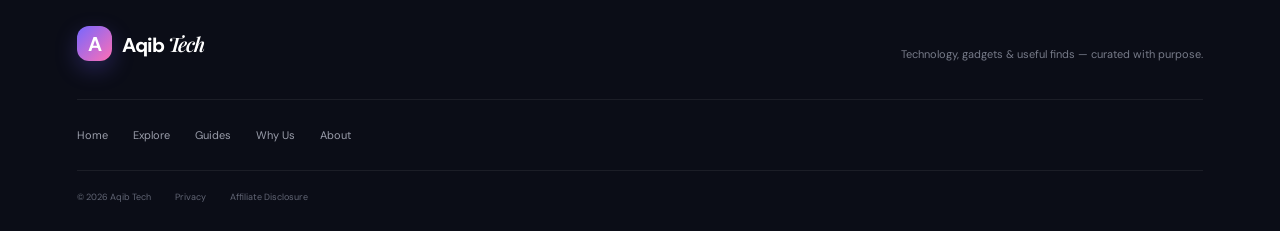
==== commit c20c20e2: "Rebrand website to Aqib Tech" ====
--- a/index.html
+++ b/index.html
@@ -3,10 +3,10 @@
 <head>
 <meta charset="UTF-8">
 <meta name="viewport" content="width=device-width,initial-scale=1.0">
-<meta name="description" content="Aqib Aura brings practical tech guides, gadget reviews, gaming gear, smartphone comparisons and useful product recommendations to help you buy smarter.">
+<meta name="description" content="Aqib Tech brings practical tech guides, gadget reviews, gaming gear, smartphone comparisons and useful product recommendations to help you buy smarter.">
 <meta name="theme-color" content="#11152a">
 <meta name="robots" content="index,follow">
-<title>Aqib Aura | Tech, Gadgets, Gaming & Buying Guides</title>
+<title>Aqib Tech | Tech, Gadgets, Gaming & Buying Guides</title>
 <link rel="preconnect" href="https://fonts.googleapis.com">
 <link rel="preconnect" href="https://fonts.gstatic.com" crossorigin>
 <link href="https://fonts.googleapis.com/css2?family=DM+Sans:wght@400;500;600;700;800&family=Playfair+Display:ital,wght@0,600;0,700;1,600;1,700&display=swap" rel="stylesheet">
@@ -17,7 +17,7 @@
 <div class="announcement"><span>✦</span> Fresh tech finds, smart guides &amp; products worth knowing <span>✦</span></div>
 
 <header class="header">
-  <a class="brand" href="#home"><b class="brand-icon">A</b><span>Aqib <i>Aura</i></span></a>
+  <a class="brand" href="#home"><b class="brand-icon">A</b><span>Aqib <i>Tech</i></span></a>
   <button class="menu-btn" aria-label="Toggle menu"><span></span><span></span><span></span></button>
   <nav class="nav">
     <a class="active" href="#home">Home</a><a href="#categories">Explore</a><a href="#guides">Guides</a><a href="#why">Why Us</a><a href="#about">About</a>
@@ -40,7 +40,7 @@
     <div class="orbit orbit1"></div><div class="orbit orbit2"></div>
     <div class="phone">
       <div class="phone-camera"></div>
-      <div class="phone-display"><small>AQIB</small><strong>AURA</strong><span>DISCOVER MORE</span></div>
+      <div class="phone-display"><small>AQIB</small><strong>Tech</strong><span>DISCOVER MORE</span></div>
     </div>
     <div class="float-card fc1"><b>⚡</b><span><strong>Smart picks</strong><small>Less guesswork</small></span></div>
     <div class="float-card fc2"><b>✦</b><span><strong>Fresh finds</strong><small>Worth a look</small></span></div>
@@ -51,7 +51,7 @@
 <section class="marquee"><div><span>SMARTPHONES</span><i>✦</i><span>GAMING</span><i>✦</i><span>GADGETS</span><i>✦</i><span>AUDIO</span><i>✦</i><span>BUYING GUIDES</span><i>✦</i><span>USEFUL FINDS</span><i>✦</i><span>SMARTPHONES</span></div></section>
 
 <section class="section" id="categories">
-  <div class="heading reveal"><div><label>EXPLORE THE AURA</label><h2>Find your next <em>favorite.</em></h2></div><p>From everyday upgrades to gaming setups, explore content built around the products people actually want to discover.</p></div>
+  <div class="heading reveal"><div><label>EXPLORE THE Tech</label><h2>Find your next <em>favorite.</em></h2></div><p>From everyday upgrades to gaming setups, explore content built around the products people actually want to discover.</p></div>
   <div class="cat-grid">
     <a class="cat c1 reveal" href="smartphones.html"><span class="cat-icon">📱</span><h3>Smartphones</h3><p>Specs, comparisons &amp; smart picks</p><b>Explore ↗</b></a>
     <a class="cat c2 reveal" href="#guides"><span class="cat-icon">🎮</span><h3>Gaming Gear</h3><p>Accessories for better play</p><b>Explore ↗</b></a>
@@ -61,10 +61,10 @@
 </section>
 
 <section class="section guides" id="guides">
-  <div class="heading reveal"><div><label>LATEST FROM AQIB AURA</label><h2>Worth a <em>closer look.</em></h2></div><a class="under" href="#guides">View all guides →</a></div>
+  <div class="heading reveal"><div><label>LATEST FROM Aqib Tech</label><h2>Worth a <em>closer look.</em></h2></div><a class="under" href="#guides">View all guides →</a></div>
   <div class="articles">
     <article class="article featured reveal">
-      <div class="article-art phone-art"><span class="number">01</span><div class="mini-phone"><i></i><b>AURA</b></div><div class="spark s1">✦</div><div class="spark s2">✧</div></div>
+      <div class="article-art phone-art"><span class="number">01</span><div class="mini-phone"><i></i><b>Tech</b></div><div class="spark s1">✦</div><div class="spark s2">✧</div></div>
       <div class="article-copy"><label>SMARTPHONES</label><h3>How to choose a smartphone without getting lost in the specs</h3><p>A practical way to compare performance, cameras, battery life and value before you buy.</p><a href="smartphones.html">Read guide <b>→</b></a></div>
     </article>
     <article class="article reveal">
@@ -79,16 +79,16 @@
 </section>
 
 <section class="why section" id="why">
-  <div class="why-main reveal"><label>THE AQIB AURA DIFFERENCE</label><h2>Less noise.<br><em>More useful tech.</em></h2><p>Good product content should make your decision clearer, not more confusing. That is the idea behind Aqib Aura.</p>
+  <div class="why-main reveal"><label>THE Aqib Tech DIFFERENCE</label><h2>Less noise.<br><em>More useful tech.</em></h2><p>Good product content should make your decision clearer, not more confusing. That is the idea behind Aqib Tech.</p>
     <div class="features"><div><strong>01</strong><span>Clear<br>recommendations</span></div><div><strong>02</strong><span>Useful<br>comparisons</span></div><div><strong>03</strong><span>Practical<br>buying guides</span></div></div>
   </div>
-  <div class="why-side reveal"><div class="quote-mark">“</div><h3>Discover something useful every time you visit.</h3><div class="line"></div><small>AQIB AURA EDITORIAL</small><div class="side-orb"></div></div>
+  <div class="why-side reveal"><div class="quote-mark">“</div><h3>Discover something useful every time you visit.</h3><div class="line"></div><small>Aqib Tech EDITORIAL</small><div class="side-orb"></div></div>
 </section>
 
-<section class="cta" id="about"><div class="cta-inner reveal"><div><label>STAY IN THE AURA</label><h2>There’s always something<br><em>new to discover.</em></h2><p>Fresh tech, useful products, creative ideas and guides — all in one place.</p></div><a class="btn light" href="#home">Explore Aqib Aura <b>↑</b></a></div></section>
+<section class="cta" id="about"><div class="cta-inner reveal"><div><label>STAY IN THE Tech</label><h2>There’s always something<br><em>new to discover.</em></h2><p>Fresh tech, useful products, creative ideas and guides — all in one place.</p></div><a class="btn light" href="#home">Explore Aqib Tech <b>↑</b></a></div></section>
 </main>
 
-<footer class="footer"><div class="footer-top"><a class="brand" href="#home"><b class="brand-icon">A</b><span>Aqib <i>Aura</i></span></a><p>Technology, gadgets &amp; useful finds — curated with purpose.</p></div><div class="footer-links"><a href="#home">Home</a><a href="#categories">Explore</a><a href="#guides">Guides</a><a href="#why">Why Us</a><a href="#about">About</a></div><div class="footer-bottom"><span>© <span id="year"></span> Aqib Aura</span><span>Privacy</span><span>Affiliate Disclosure</span></div></footer>
+<footer class="footer"><div class="footer-top"><a class="brand" href="#home"><b class="brand-icon">A</b><span>Aqib <i>Tech</i></span></a><p>Technology, gadgets &amp; useful finds — curated with purpose.</p></div><div class="footer-links"><a href="#home">Home</a><a href="#categories">Explore</a><a href="#guides">Guides</a><a href="#why">Why Us</a><a href="#about">About</a></div><div class="footer-bottom"><span>© <span id="year"></span> Aqib Tech</span><span>Privacy</span><span>Affiliate Disclosure</span></div></footer>
 <script src="script.js"></script>
 </body>
 </html>
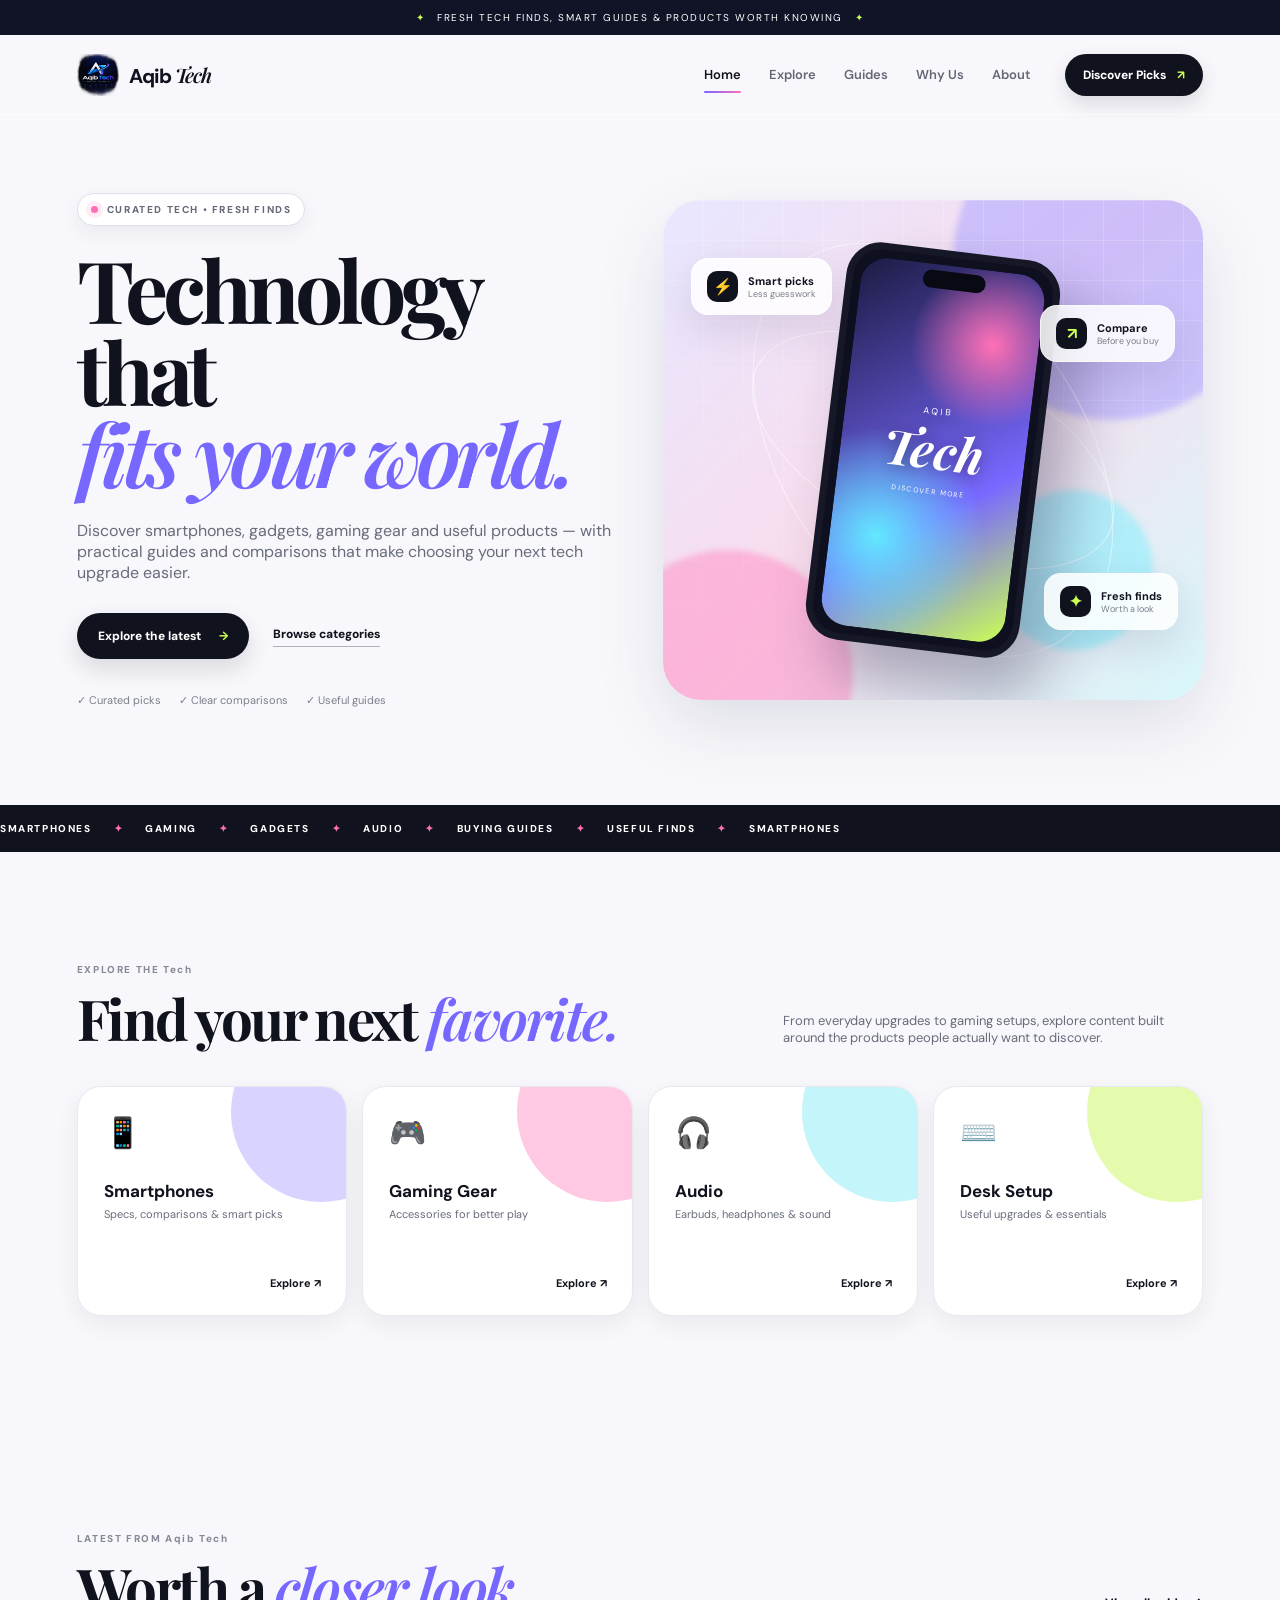
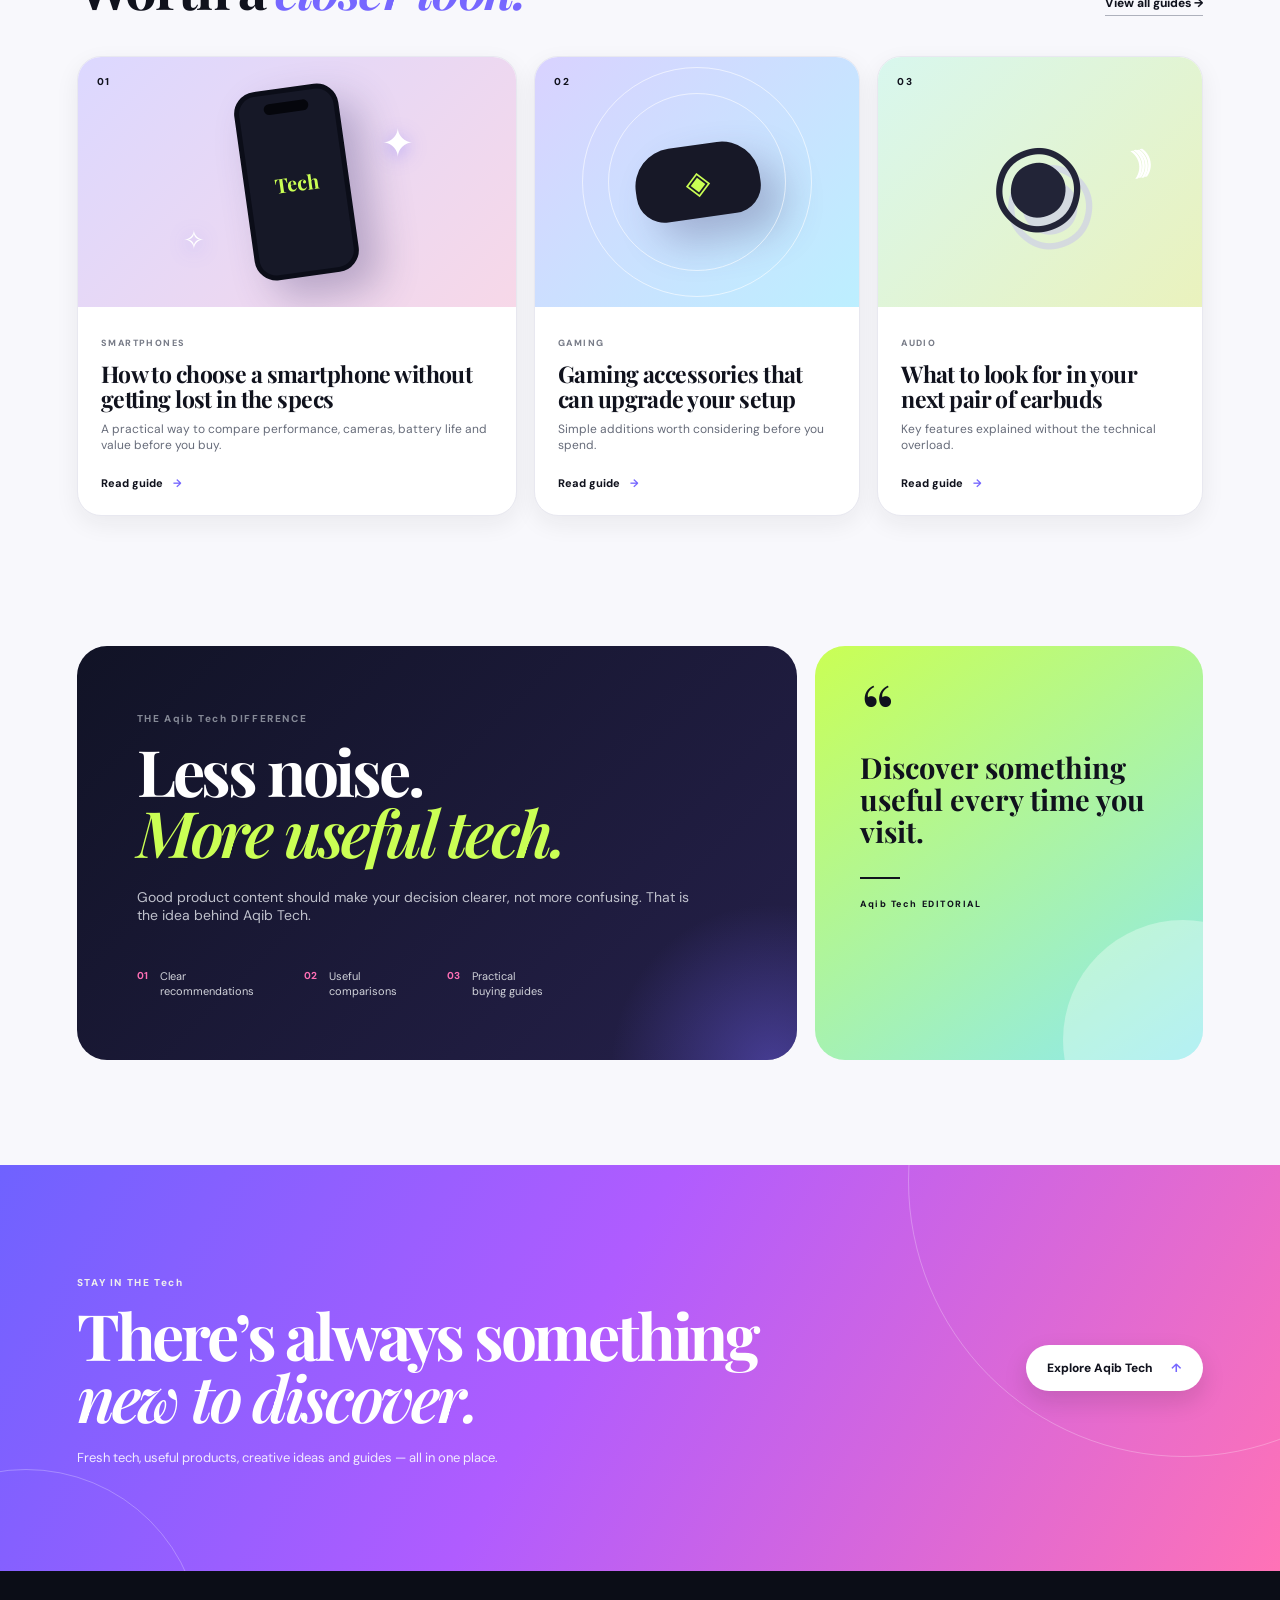
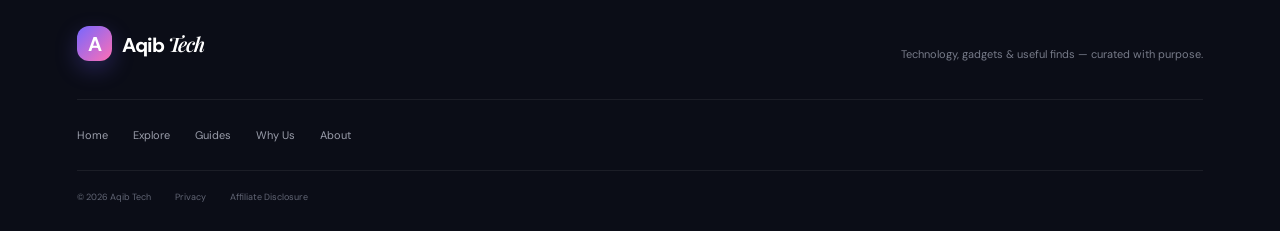
==== commit 5964bead: "Add Aqib Tech logo to header" ====
--- a/index.html
+++ b/index.html
@@ -10,6 +10,7 @@
 <link rel="preconnect" href="https://fonts.googleapis.com">
 <link rel="preconnect" href="https://fonts.gstatic.com" crossorigin>
 <link href="https://fonts.googleapis.com/css2?family=DM+Sans:wght@400;500;600;700;800&family=Playfair+Display:ital,wght@0,600;0,700;1,600;1,700&display=swap" rel="stylesheet">
+<link rel="icon" type="image/png" href="aqib-tech-logo.png">
 <link rel="stylesheet" href="styles.css">
 </head>
 <body>
@@ -17,7 +18,10 @@
 <div class="announcement"><span>✦</span> Fresh tech finds, smart guides &amp; products worth knowing <span>✦</span></div>
 
 <header class="header">
-  <a class="brand" href="#home"><b class="brand-icon">A</b><span>Aqib <i>Tech</i></span></a>
+  <a class="brand" href="#home">
+  <img src="aqib-tech-logo.png" alt="Aqib Tech Logo" style="height:42px;width:42px;object-fit:contain;">
+  <span>Aqib <i>Tech</i></span>
+</a>
   <button class="menu-btn" aria-label="Toggle menu"><span></span><span></span><span></span></button>
   <nav class="nav">
     <a class="active" href="#home">Home</a><a href="#categories">Explore</a><a href="#guides">Guides</a><a href="#why">Why Us</a><a href="#about">About</a>
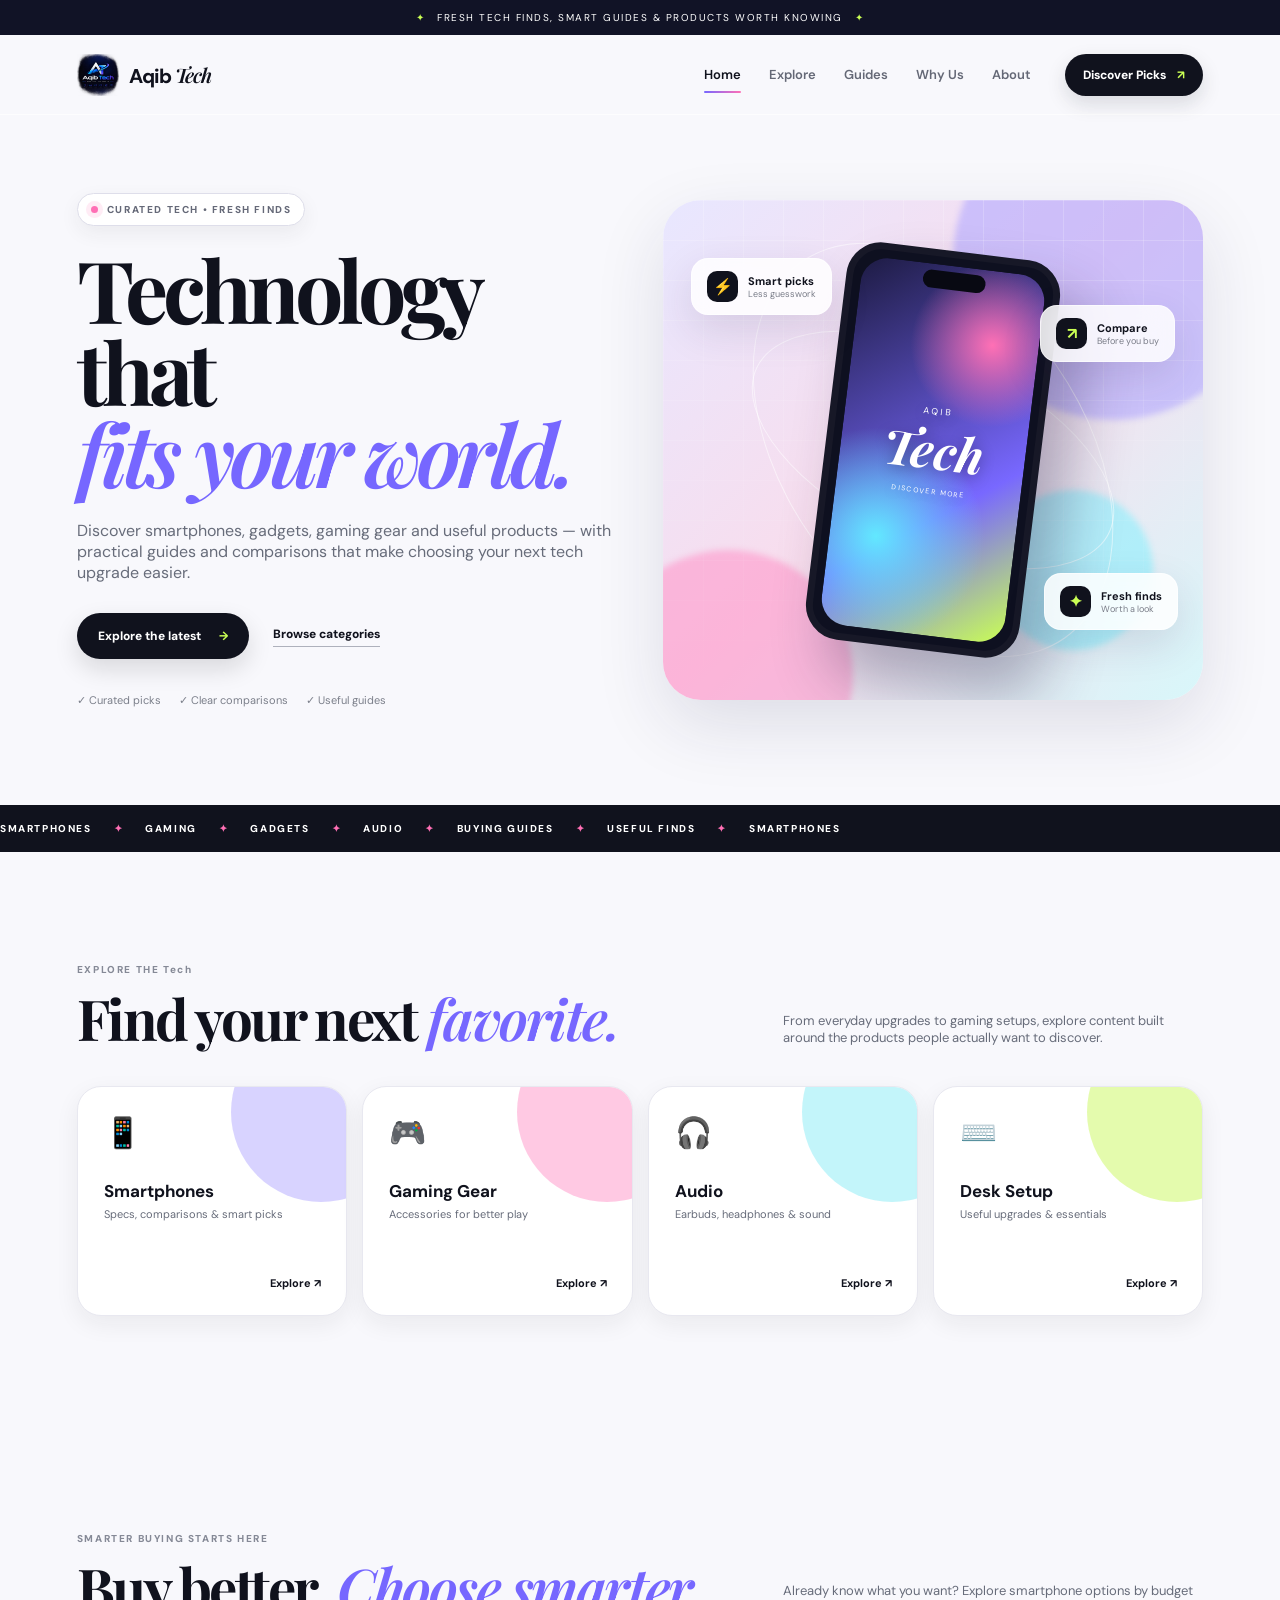
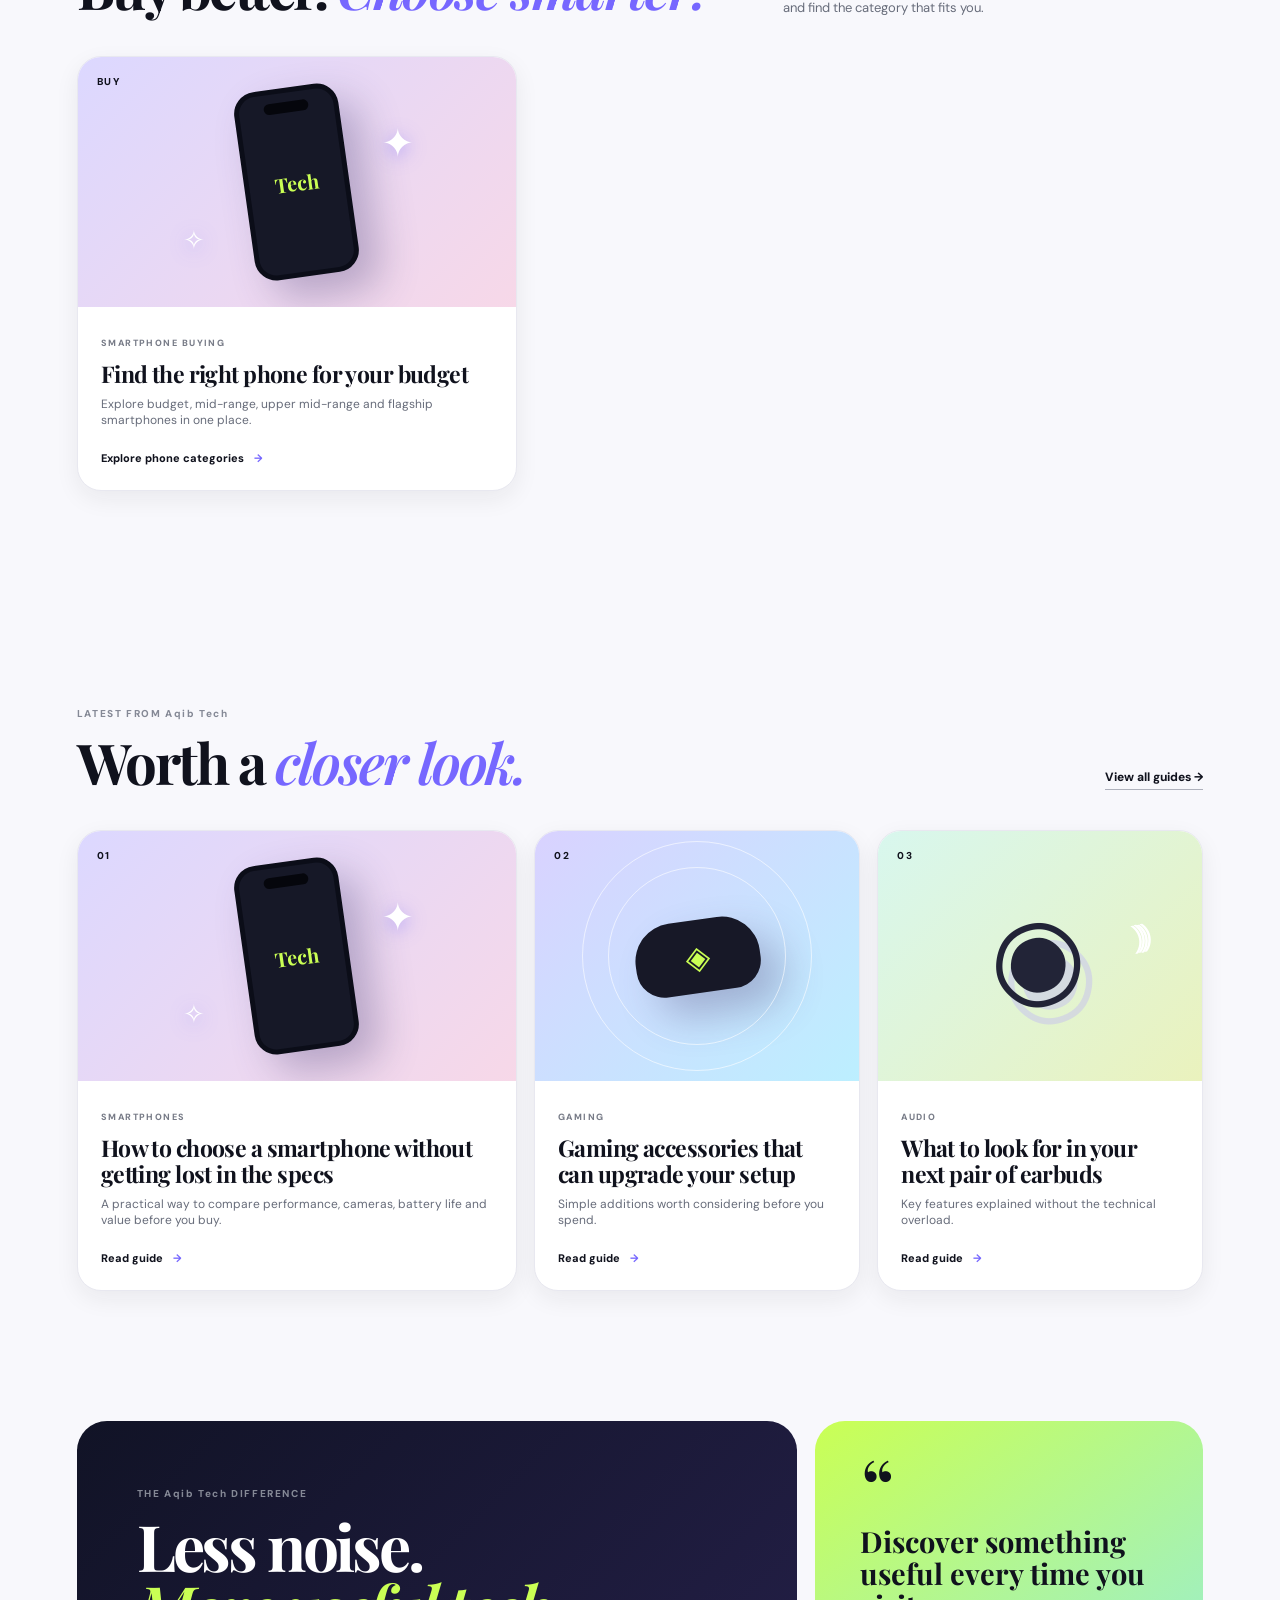
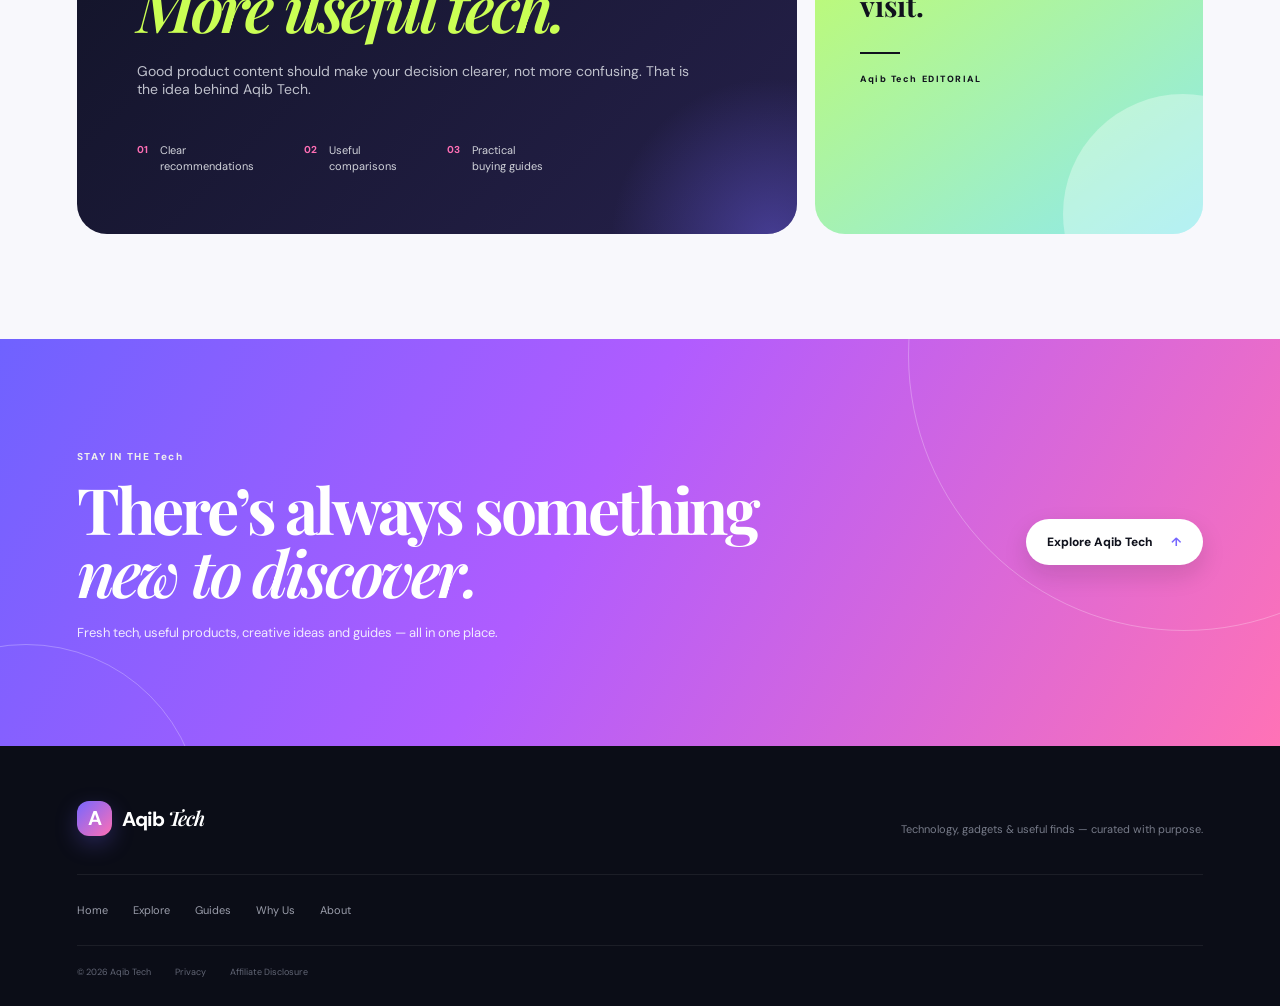
==== commit 94e24258: "Add Buy Better section to homepage" ====
--- a/index.html
+++ b/index.html
@@ -63,7 +63,32 @@
     <a class="cat c4 reveal" href="#guides"><span class="cat-icon">⌨️</span><h3>Desk Setup</h3><p>Useful upgrades &amp; essentials</p><b>Explore ↗</b></a>
   </div>
 </section>
+<section class="section" id="buy-better">
+  <div class="heading reveal">
+    <div>
+      <label>SMARTER BUYING STARTS HERE</label>
+      <h2>Buy better. <em>Choose smarter.</em></h2>
+    </div>
+    <p>Already know what you want? Explore smartphone options by budget and find the category that fits you.</p>
+  </div>
 
+  <div class="articles">
+    <article class="article featured reveal">
+      <div class="article-art phone-art">
+        <span class="number">BUY</span>
+        <div class="mini-phone"><i></i><b>Tech</b></div>
+        <div class="spark s1">✦</div>
+        <div class="spark s2">✧</div>
+      </div>
+      <div class="article-copy">
+        <label>SMARTPHONE BUYING</label>
+        <h3>Find the right phone for your budget</h3>
+        <p>Explore budget, mid-range, upper mid-range and flagship smartphones in one place.</p>
+        <a href="phone-buying.html">Explore phone categories <b>→</b></a>
+      </div>
+    </article>
+  </div>
+</section>
 <section class="section guides" id="guides">
   <div class="heading reveal"><div><label>LATEST FROM Aqib Tech</label><h2>Worth a <em>closer look.</em></h2></div><a class="under" href="#guides">View all guides →</a></div>
   <div class="articles">
